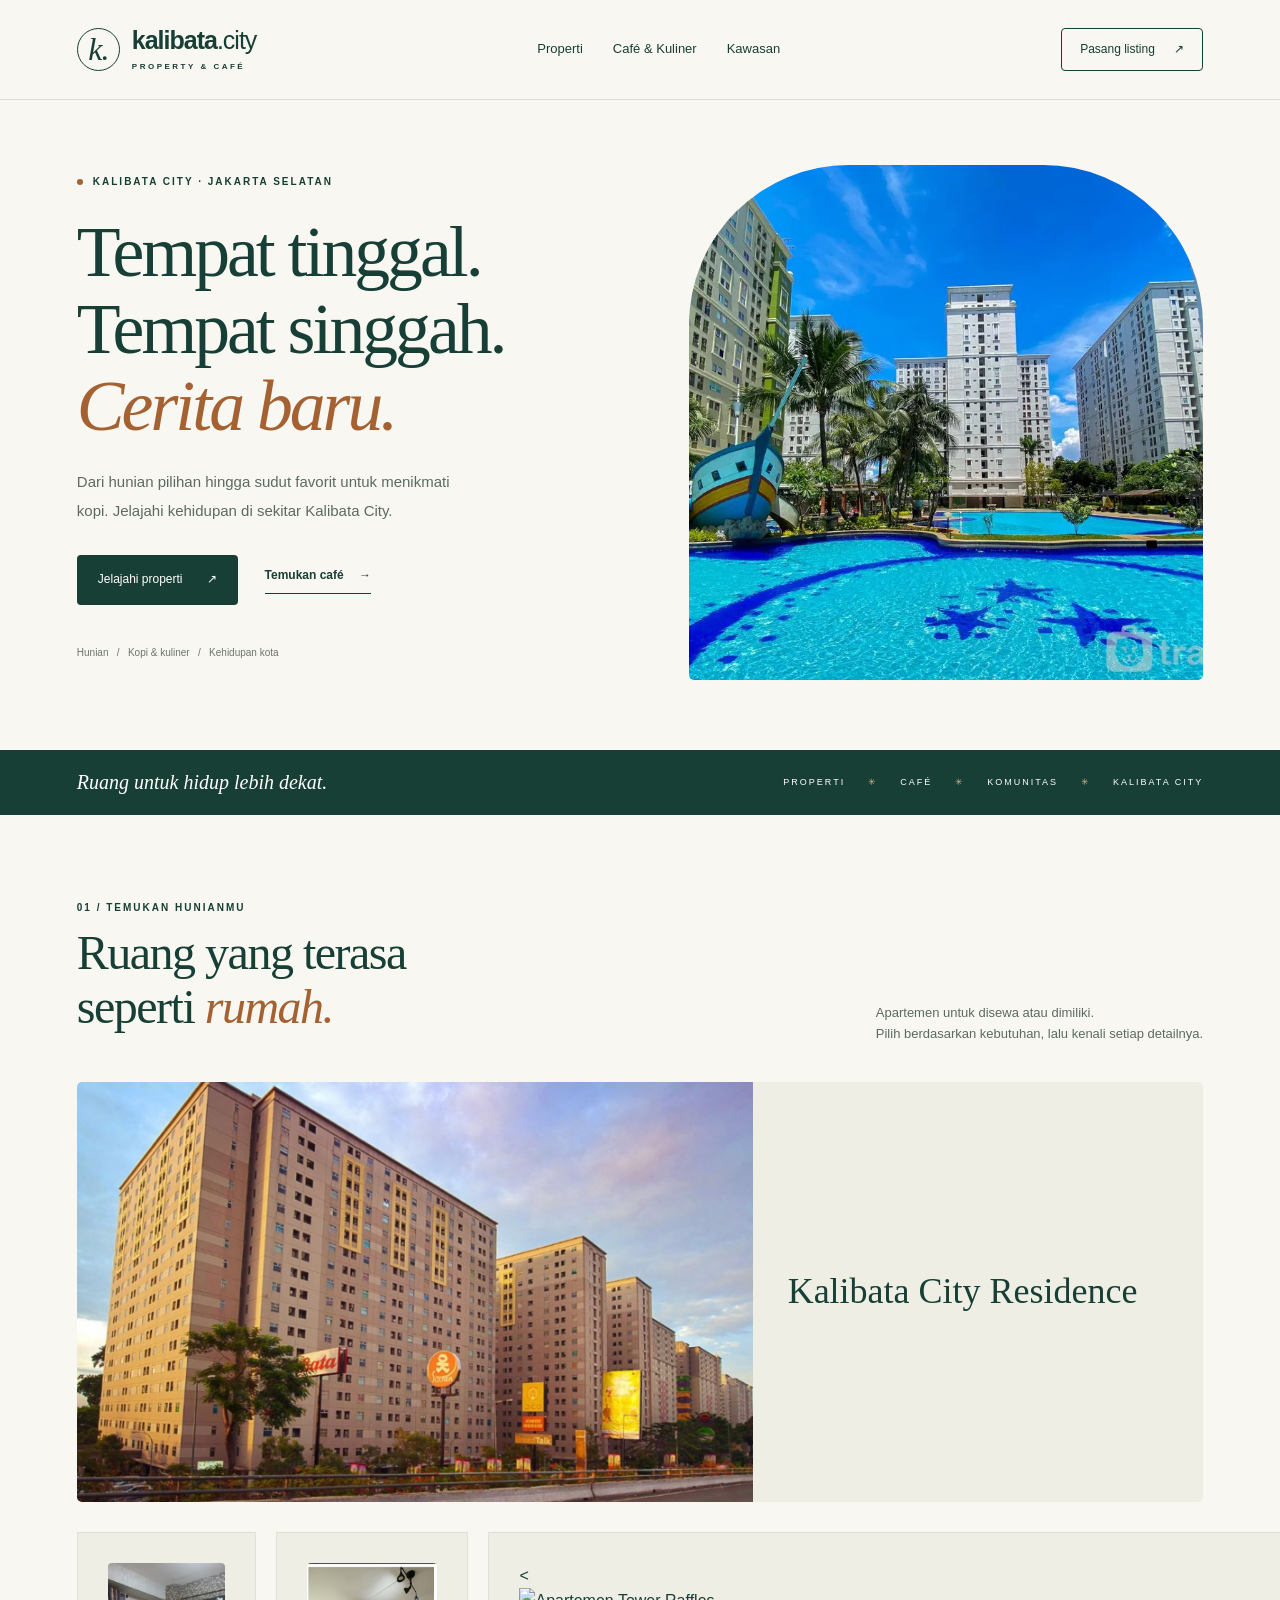
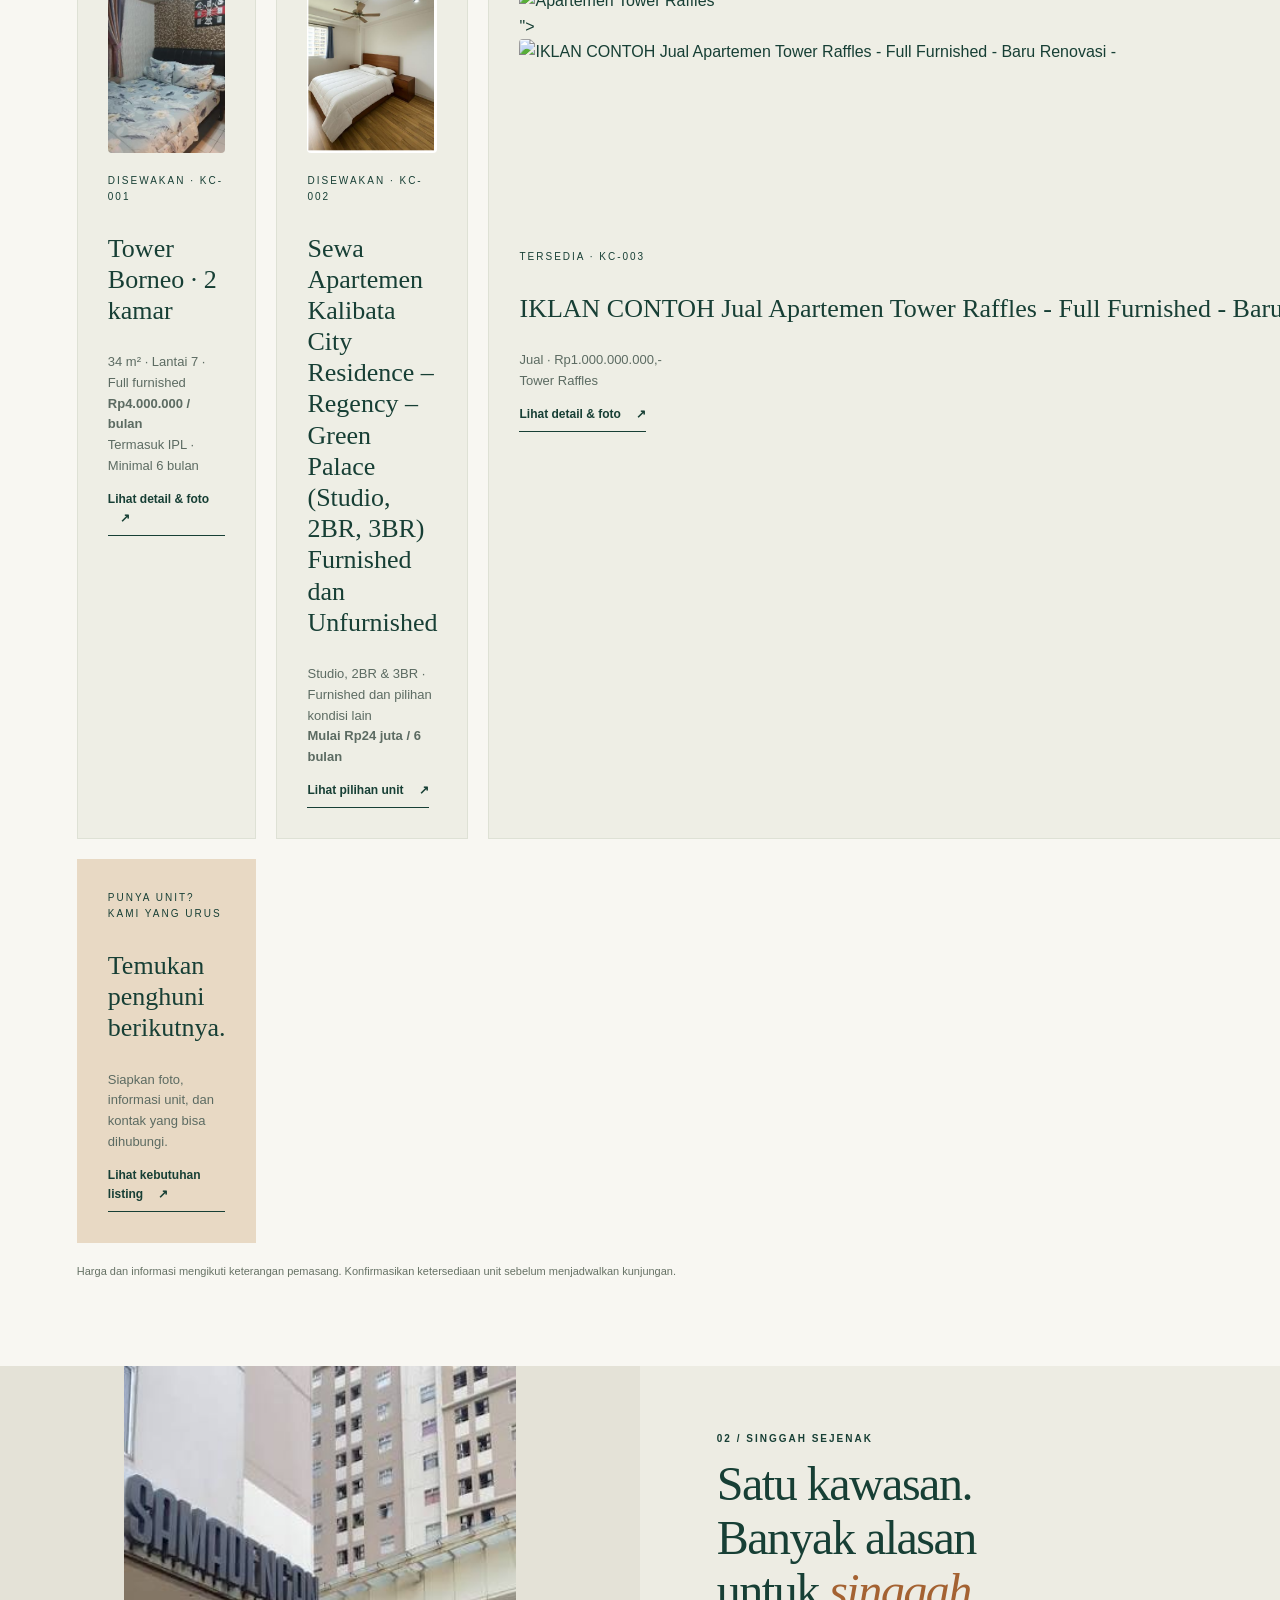
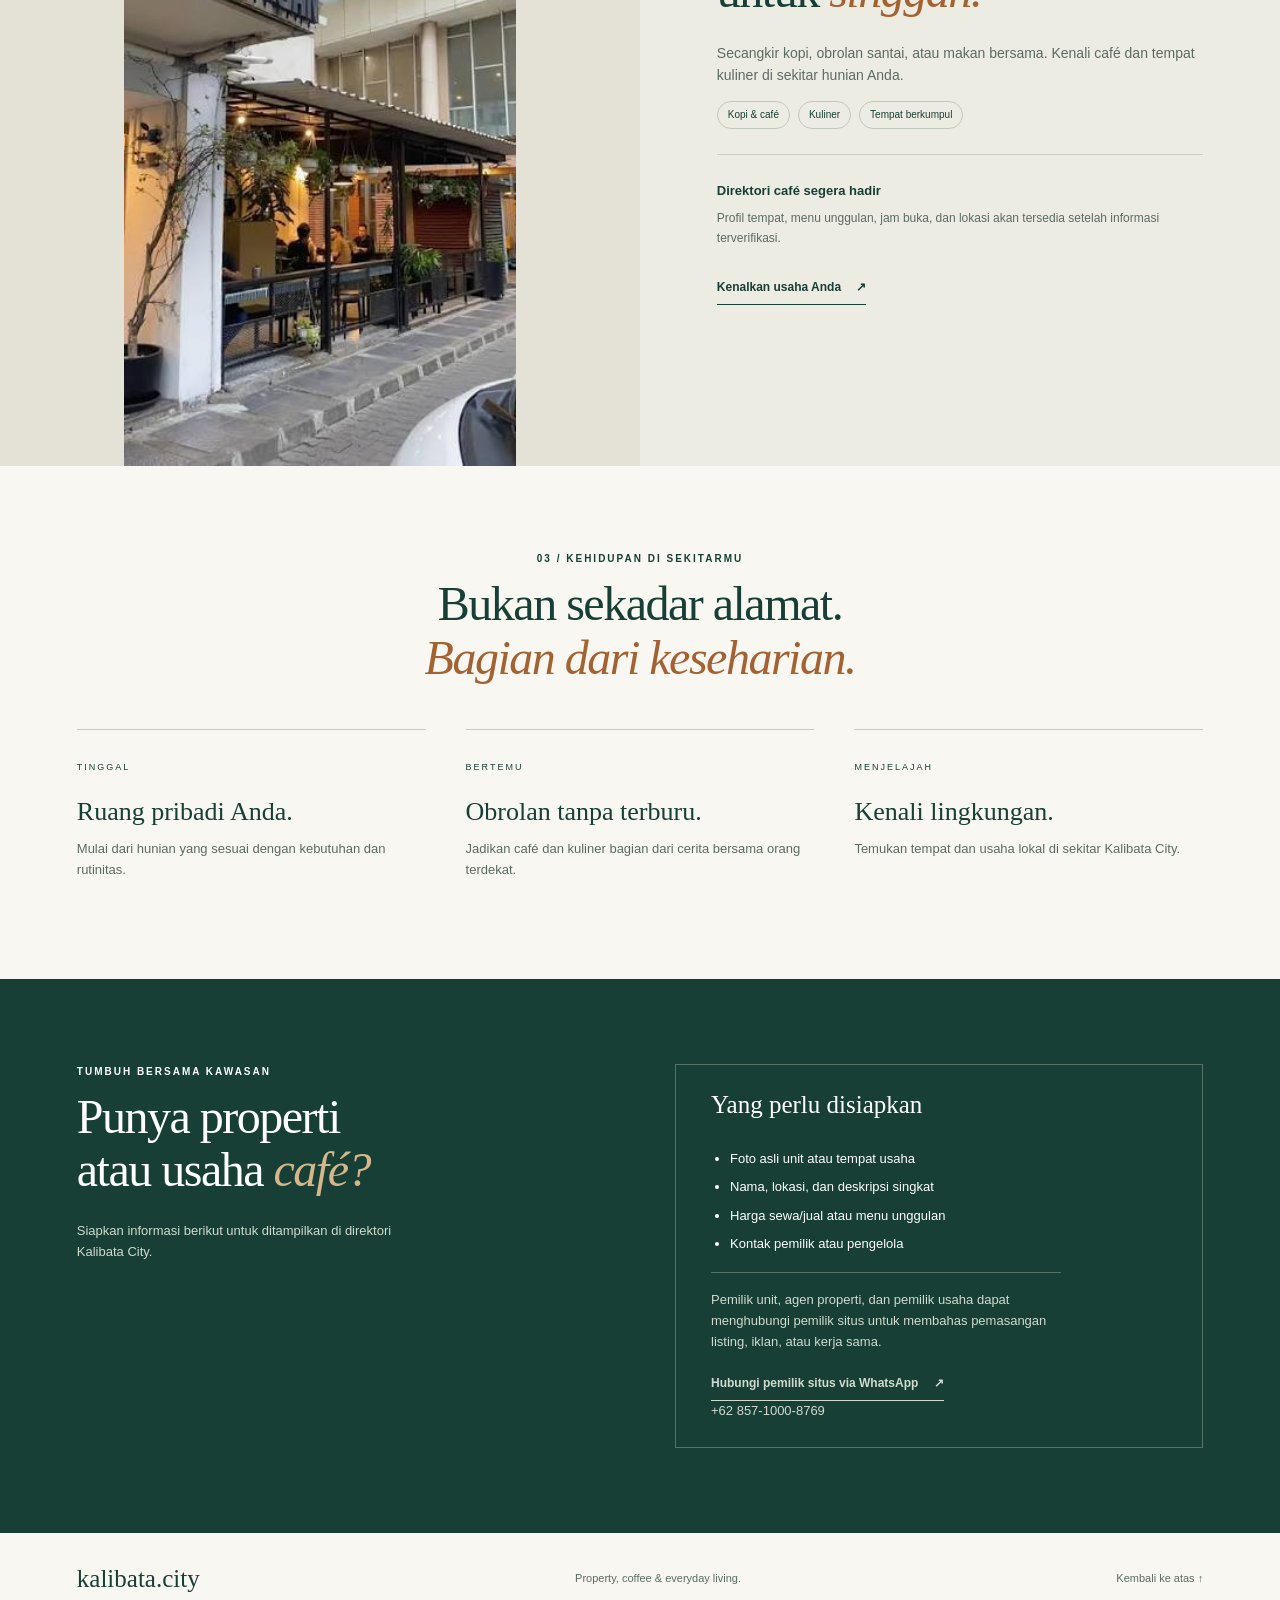
==== index.html @ 70bbfa14 "Update index.html" ====
<!doctype html>
<html lang="id">
<head>
<meta charset="utf-8"><meta name="viewport" content="width=device-width,initial-scale=1">
<title>Kalibata City — Property & Café</title>
<meta name="description" content="Jelajahi hunian, properti, café, dan kuliner di Kalibata City. Ruang untuk tinggal, bertemu, dan menikmati hari.">
<meta name="theme-color" content="#173f35"><link rel="canonical" href="https://kalibata.city/">
<meta property="og:title" content="Kalibata City — Property & Café"><meta property="og:description" content="Temukan ruang untuk tinggal. Temukan tempat untuk singgah."><meta property="og:type" content="website"><meta property="og:url" content="https://kalibata.city/">
<link rel="stylesheet" href="property-cafe.css">
</head>
<body>
<a class="skip" href="#utama">Langsung ke konten</a>
<header class="header"><a class="brand" href="#beranda" aria-label="Kalibata City beranda"><span class="brand-icon" aria-hidden="true">k.</span><span>kalibata<span class="brand-city">.city</span><small>PROPERTY & CAFÉ</small></span></a><nav aria-label="Navigasi utama"><a href="#properti">Properti</a><a href="#cafe">Café & Kuliner</a><a href="#kawasan">Kawasan</a></nav><a class="nav-cta" href="https://wa.me/6285710008769?text=Halo%20pemilik%20situs%20Kalibata.city%2C%20saya%20ingin%20berdiskusi%20tentang%20pemasangan%20listing%20atau%20iklan.%20Saya%20pemilik%20unit%20%2F%20agen%20%2F%20pemilik%20usaha." target="_blank" rel="noopener noreferrer">Pasang listing <span aria-hidden="true">↗</span></a></header>
<main id="utama">
<section class="hero" id="beranda"><div class="hero-copy"><p class="eyebrow"><span></span> KALIBATA CITY · JAKARTA SELATAN</p><h1>Tempat tinggal.<br>Tempat singgah.<br><em>Cerita baru.</em></h1><p class="intro">Dari hunian pilihan hingga sudut favorit untuk menikmati kopi. Jelajahi kehidupan di sekitar Kalibata City.</p><div class="actions"><a class="button" href="#properti">Jelajahi properti <span aria-hidden="true">↗</span></a><a class="text-link" href="#cafe">Temukan café <span aria-hidden="true">→</span></a></div><p class="hero-note">Hunian &nbsp; / &nbsp; Kopi & kuliner &nbsp; / &nbsp; Kehidupan kota</p></div><div class="hero-art hero-photo"><img src="img/green-palace-cover.webp" alt="Apartemen Green Palace Kalibata City dengan kolam renang dan taman" width="1080" height="720" fetchpriority="high" decoding="async"></div></section>
<div class="strip"><span>Ruang untuk hidup lebih dekat.</span><p>PROPERTI <i>✳</i> CAFÉ <i>✳</i> KOMUNITAS <i>✳</i> KALIBATA CITY</p></div>
<section class="section" id="properti"><div class="section-top"><div><p class="eyebrow">01 / TEMUKAN HUNIANMU</p><h2>Ruang yang terasa<br>seperti <em>rumah.</em></h2></div><p>Apartemen untuk disewa atau dimiliki.<br>Pilih berdasarkan kebutuhan, lalu kenali setiap detailnya.</p></div><figure class="property-photo"><img src="img/kalibata-city-residence.jpg" alt="Gedung apartemen dan lingkungan Kalibata City Residence" width="1500" height="1000" loading="lazy" decoding="async"><figcaption>Kalibata City Residence</figcaption></figure><div class="category-grid"><article class="category"><a href="properti/kc-001-borneo-2-kamar.html" style="display:block;width:100%"><img src="img/kc-001/foto-3.jpg" alt="Kamar tidur unit KC-001 Tower Borneo" width="284" height="600" loading="lazy" style="display:block;width:100%;height:190px;object-fit:cover;border-radius:4px;margin-bottom:20px"></a><span class="category-number">DISEWAKAN · KC-001</span><h3>Tower Borneo · 2 kamar</h3><p>34 m² · Lantai 7 · Full furnished<br><strong>Rp4.000.000 / bulan</strong><br>Termasuk IPL · Minimal 6 bulan</p><a class="text-link" href="properti/kc-001-borneo-2-kamar.html">Lihat detail & foto <span aria-hidden="true">↗</span></a></article><article class="category"><a href="properti/kc-002-green-palace-pilihan-unit.html" style="display:block;width:100%"><img src="properti/img/kc-002/foto1.png" alt="Green Palace Kalibata City" width="1200" height="800" loading="lazy" style="display:block;width:100%;height:190px;object-fit:cover;border-radius:4px;margin-bottom:20px"></a><span class="category-number">DISEWAKAN · KC-002</span><h3>Sewa Apartemen Kalibata City Residence – Regency – Green Palace (Studio, 2BR, 3BR) Furnished dan Unfurnished</h3><p>Studio, 2BR & 3BR · Furnished dan pilihan kondisi lain<br><strong>Mulai Rp24 juta / 6 bulan</strong></p><a class="text-link" href="properti/kc-002-green-palace-pilihan-unit.html">Lihat pilihan unit <span aria-hidden="true">↗</span></a></article><article class="category"><<img src="https://www.sewa-apartemen.net/images11/166668_4.jpg" alt="Apartemen Tower Raffles" width="1200" loading="lazy">"><img src="https://kalibata.city/properti/img/kc-002/foto6.png" alt="IKLAN CONTOH Jual Apartemen Tower Raffles - Full Furnished - Baru Renovasi -" width="1200" height="800" loading="lazy" style="display:block;width:100%;height:190px;object-fit:cover;border-radius:4px;margin-bottom:20px"></a><span class="category-number">TERSEDIA · KC-003</span><h3>IKLAN CONTOH Jual Apartemen Tower Raffles - Full Furnished - Baru Renovasi -</h3><p>Jual · Rp1.000.000.000,-<br>Tower Raffles</p><a class="text-link" href="properti/kc-003-raffles-iklan-contoh-jual-apartemen-tower-raffles-full-furnished-bar.html">Lihat detail &amp; foto <span aria-hidden="true">↗</span></a></article><article class="category feature"><span class="category-number">PUNYA UNIT? KAMI YANG URUS</span><h3>Temukan penghuni<br>berikutnya.</h3><p>Siapkan foto, informasi unit, dan kontak yang bisa dihubungi.</p><a class="text-link" href="#bergabung">Lihat kebutuhan listing <span aria-hidden="true">↗</span></a></article></div><p class="data-note">Harga dan informasi mengikuti keterangan pemasang. Konfirmasikan ketersediaan unit sebelum menjadwalkan kunjungan.</p></section>
<section class="cafe-section" id="cafe"><div class="cafe-visual cafe-photo"><img src="img/cafe-kalibata-city.jpg" alt="Suasana café dengan area duduk terbuka di Kalibata City" width="335" height="597" loading="lazy" decoding="async"></div><div class="cafe-copy"><p class="eyebrow">02 / SINGGAH SEJENAK</p><h2>Satu kawasan.<br>Banyak alasan<br>untuk <em>singgah.</em></h2><p>Secangkir kopi, obrolan santai, atau makan bersama. Kenali café dan tempat kuliner di sekitar hunian Anda.</p><div class="tags"><span>Kopi & café</span><span>Kuliner</span><span>Tempat berkumpul</span></div><div class="cafe-notice"><strong>Direktori café segera hadir</strong><p>Profil tempat, menu unggulan, jam buka, dan lokasi akan tersedia setelah informasi terverifikasi.</p></div><a class="text-link" href="https://wa.me/6285710008769?text=Halo%20pemilik%20situs%20Kalibata.city%2C%20saya%20ingin%20mengenalkan%20usaha%20cafe%20atau%20kuliner%20saya%20dan%20berdiskusi%20tentang%20pemasangan%20listing." target="_blank" rel="noopener noreferrer">Kenalkan usaha Anda <span aria-hidden="true">↗</span></a></div></section>
<section class="section neighborhood" id="kawasan"><p class="eyebrow">03 / KEHIDUPAN DI SEKITARMU</p><h2>Bukan sekadar alamat.<br><em>Bagian dari keseharian.</em></h2><div class="neighborhood-grid"><div><span>TINGGAL</span><h3>Ruang pribadi Anda.</h3><p>Mulai dari hunian yang sesuai dengan kebutuhan dan rutinitas.</p></div><div><span>BERTEMU</span><h3>Obrolan tanpa terburu.</h3><p>Jadikan café dan kuliner bagian dari cerita bersama orang terdekat.</p></div><div><span>MENJELAJAH</span><h3>Kenali lingkungan.</h3><p>Temukan tempat dan usaha lokal di sekitar Kalibata City.</p></div></div></section>
<section class="join section" id="bergabung"><div><p class="eyebrow">TUMBUH BERSAMA KAWASAN</p><h2>Punya properti<br>atau usaha <em>café?</em></h2><p>Siapkan informasi berikut untuk ditampilkan di direktori Kalibata City.</p></div><div class="join-details"><h3>Yang perlu disiapkan</h3><ul><li>Foto asli unit atau tempat usaha</li><li>Nama, lokasi, dan deskripsi singkat</li><li>Harga sewa/jual atau menu unggulan</li><li>Kontak pemilik atau pengelola</li></ul><p class="join-note">Pemilik unit, agen properti, dan pemilik usaha dapat menghubungi pemilik situs untuk membahas pemasangan listing, iklan, atau kerja sama.<br><br><a class="text-link" href="https://wa.me/6285710008769?text=Halo%20pemilik%20situs%20Kalibata.city%2C%20saya%20ingin%20berdiskusi%20tentang%20pemasangan%20listing%20atau%20iklan.%20Saya%20pemilik%20unit%20%2F%20agen%20%2F%20pemilik%20usaha." target="_blank" rel="noopener noreferrer">Hubungi pemilik situs via WhatsApp <span aria-hidden="true">↗</span></a><br>+62 857-1000-8769</p></div></section>
</main><footer><a class="footer-brand" href="#beranda">kalibata.city</a><span>Property, coffee & everyday living.</span><a href="#beranda">Kembali ke atas ↑</a></footer>
</body></html>
---- property-cafe.css ----
*{box-sizing:border-box}html{scroll-behavior:smooth;scroll-padding-top:110px}body{margin:0;background:#f8f7f2;color:#173f35;font-family:Arial,Helvetica,sans-serif;line-height:1.6}a{color:inherit;text-decoration:none}a:focus-visible{outline:3px solid #a46232;outline-offset:6px}.skip{position:fixed;top:-100px;background:white;padding:12px;z-index:20}.skip:focus{top:8px}.header{height:100px;display:flex;align-items:center;justify-content:space-between;padding:0 6%;border-bottom:1px solid #d9ded5;background:#f8f7f2;gap:24px}.brand{display:flex;gap:12px;align-items:center;font-size:25px;font-weight:700;line-height:1.1;letter-spacing:-1px}.brand-icon{display:grid;place-items:center;width:43px;height:43px;border:1px solid #173f35;border-radius:50%;font:italic 32px Georgia}.brand-city{font-weight:400}.brand small{display:block;letter-spacing:2.5px;font-size:8px;margin-top:8px}.header nav{display:flex;gap:30px;font-size:13px}.nav-cta{font-size:12px;border:1px solid #173f35;padding:11px 18px;border-radius:4px}.nav-cta span{margin-left:16px}.hero{padding:65px 6% 70px;display:grid;grid-template-columns:1.08fr 1fr;gap:5%;align-items:center;max-width:1600px;margin:auto}.eyebrow{font-size:10px;font-weight:700;letter-spacing:2px;display:flex;align-items:center;gap:10px}.eyebrow span{width:6px;height:6px;border-radius:50%;background:#a46232}h1,h2,h3,p{margin-top:0}h1{font:clamp(48px,5.6vw,86px)/1.07 Georgia,serif;letter-spacing:-3px;margin:24px 0}em{color:#a46232;font-weight:400}h2{font:48px/1.12 Georgia,serif;letter-spacing:-1.5px;margin-bottom:24px}h3{font:26px/1.2 Georgia,serif}.intro{max-width:400px;font-size:15px;color:#5c6b62;line-height:1.9}.actions{display:flex;align-items:center;gap:27px;margin:30px 0 40px}.button{display:inline-flex;gap:24px;align-items:center;background:#173f35;color:#fff;padding:15px 21px;border-radius:4px;font-size:12px}.button:hover{background:#285749}.text-link{font-size:12px;font-weight:bold;border-bottom:1px solid;padding-bottom:7px;display:inline-block}.text-link span{margin-left:12px}.hero-note{font-size:10px;color:#6b756b}.hero-art{height:515px;position:relative;background:#e7d7bc;border-radius:160px 160px 5px 5px;overflow:hidden}.sun{position:absolute;width:135px;height:135px;background:#bd784d;border-radius:50%;right:10%;top:55px}.tower{position:absolute;bottom:0;background-color:#c2b79f;background-image:repeating-linear-gradient(0deg,transparent 0 20px,#e1d7c5 20px 27px),repeating-linear-gradient(90deg,transparent 0 16px,#847e6b 16px 24px);box-shadow:15px 0 0 #9b9b86}.tower-one{height:270px;width:130px;left:23px}.tower-two{height:350px;width:120px;left:172px}.tower-three{height:230px;width:125px;right:-10px}.plant{position:absolute;bottom:-30px;border-radius:50%;background:#284b3d;width:155px;height:220px;transform:rotate(-25deg)}.plant-one{left:-80px}.plant-two{right:-70px;background:#46624a;transform:rotate(20deg)}.art-caption{position:absolute;top:45px;left:35px;font-size:8px;letter-spacing:2px;line-height:1.8}.coffee-card{position:absolute;bottom:35px;left:28px;right:28px;background:#fbf8ef;box-shadow:0 12px 25px #1a30251f;padding:20px;display:flex;align-items:center;gap:20px;border-radius:5px}.coffee-card span{font-size:7px;letter-spacing:1.8px;display:block}.coffee-card strong{display:block;font:25px Georgia;margin-top:5px}.cup{width:55px;height:55px;border:8px solid #e8d9bb;background:#603b27;border-radius:50%;box-shadow:0 0 0 5px #f0e6d1}.art-label{position:absolute;bottom:7px;right:20px;font-size:7px;letter-spacing:1px;color:#fff}.strip{background:#173f35;color:#fff;padding:21px 6%;display:flex;align-items:center;justify-content:space-between;gap:20px}.strip>span{font:italic 20px Georgia}.strip p{margin:0;font-size:9px;letter-spacing:2px}.strip i{color:#d1b58b;margin:0 18px;font-style:normal}.section{padding:85px 6%;max-width:1600px;margin:auto}.section-top{display:flex;justify-content:space-between;align-items:end;gap:30px}.section-top>p{font-size:13px;color:#5c6b62;max-width:340px}.category-grid{display:grid;grid-template-columns:repeat(3,1fr);gap:20px;margin-top:24px}.category{padding:30px;background:#eeeee5;border:1px solid #dee1d5;min-height:260px;display:flex;flex-direction:column;align-items:start}.category-number{font-size:10px;letter-spacing:2px;margin-bottom:28px}.category p{font-size:13px;color:#5c6b62}.category .status{font-size:10px;border:1px solid #b4bdb0;padding:5px 10px;border-radius:20px;margin-top:auto}.category.feature{background:#e8d9c4;border-color:#e8d9c4}.category.feature a{margin-top:auto}.data-note{font-size:11px;color:#667265;margin:20px 0 0}.cafe-section{display:grid;grid-template-columns:1fr 1fr;background:#edece3}.cafe-visual{min-height:560px;background:#a56843;position:relative;overflow:hidden;color:#fff3dd;padding:60px 12%}.cafe-word{font:75px/1.02 Georgia;letter-spacing:-3px;position:relative;z-index:1}.cafe-word em{color:#efd1a5}.coffee-ring{position:absolute;width:290px;height:290px;right:-70px;bottom:35px;border:35px solid #d8bc91;box-shadow:0 0 0 15px #ead8b6,0 25px 40px #44271440;border-radius:50%;background:radial-gradient(ellipse at 35% 40%,#d6a874 0 8%,#a07145 9% 17%,#51341f 19% 100%)}.visual-label{position:absolute;bottom:30px;font-size:9px;letter-spacing:3px}.cafe-copy{padding:65px 12%}.cafe-copy>p:not(.eyebrow){font-size:14px;color:#5c6b62}.tags{display:flex;gap:8px;flex-wrap:wrap}.tags span{font-size:10px;border:1px solid #c1c8b9;border-radius:20px;padding:5px 10px}.cafe-notice{border-top:1px solid #c9cec0;padding-top:22px;margin:25px 0}.cafe-notice strong{font-size:13px}.cafe-notice p{font-size:12px;color:#5c6b62;margin:7px 0 0}.neighborhood{text-align:center}.neighborhood>.eyebrow{justify-content:center}.neighborhood-grid{display:grid;grid-template-columns:repeat(3,1fr);gap:40px;margin-top:45px;text-align:left}.neighborhood-grid>div{border-top:1px solid #c5ccbe;padding-top:22px}.neighborhood-grid span{font-size:9px;letter-spacing:2px}.neighborhood-grid h3{margin:18px 0 12px}.neighborhood-grid p{font-size:13px;color:#5c6b62}.join{background:#173f35;color:#fff;display:grid;grid-template-columns:1fr 1fr;gap:70px;max-width:none}.join em{color:#d6b78a}.join>div>p:not(.eyebrow){font-size:13px;color:#d0dacf;max-width:350px}.join-details{padding:25px 35px;border:1px solid #547266}.join-details h3{font-size:25px}.join-details ul{padding-left:19px;font-size:13px;line-height:2.2}.join-note{font-size:11px;color:#ced9cc;border-top:1px solid #547266;padding-top:17px;margin-bottom:0}footer{padding:32px 6%;display:flex;justify-content:space-between;align-items:center;gap:20px;font-size:11px;color:#5c6b62}.footer-brand{font:25px Georgia;color:#173f35}@media(min-width:1500px){.hero-art{height:610px}}@media(max-width:850px){.header{padding:18px 5%;height:auto;flex-wrap:wrap;gap:18px}.header nav{order:3;width:100%;justify-content:center;border-top:1px solid #dee1d5;padding-top:14px}.hero{padding:40px 5%;gap:30px}.hero-art{height:430px}.coffee-card{padding:15px;gap:12px;left:15px;right:15px}.coffee-card strong{font-size:19px}.coffee-card span{font-size:6px}.cup{flex-shrink:0;width:40px;height:40px;border-width:6px}.actions{gap:18px;flex-wrap:wrap}.strip{align-items:start;flex-direction:column;padding:22px 5%}.section{padding:60px 5%}.section-top{align-items:start;flex-direction:column;gap:0}.category{padding:23px}.category-grid{gap:12px}.cafe-copy{padding:45px 8%}.cafe-word{font-size:62px}.cafe-visual{min-height:530px;padding:45px 10%}.join{gap:30px}h2{font-size:39px}}@media(max-width:600px){.brand{font-size:22px}.nav-cta{font-size:10px;padding:9px 12px}.nav-cta span{margin-left:6px}.header nav{gap:25px;font-size:12px}.hero{grid-template-columns:1fr;padding-top:30px}.hero h1{font-size:59px}.hero-art{height:390px;border-radius:120px 120px 5px 5px}.hero-note{margin-bottom:0}.hero-copy .eyebrow{font-size:8px}.actions{margin-bottom:25px}.strip p{font-size:7px;letter-spacing:1px}.strip i{margin:0 8px}.category-grid,.neighborhood-grid,.join{grid-template-columns:1fr}.category{min-height:220px}.category-number{margin-bottom:20px}.cafe-section{grid-template-columns:1fr}.cafe-visual{min-height:340px;padding:35px 8%}.cafe-word{font-size:66px}.coffee-ring{width:220px;height:220px;right:0;bottom:25px}.cafe-copy{padding:40px 6%}.neighborhood-grid{gap:25px}.join{gap:25px}.join-details{padding:25px}.section{padding-top:50px;padding-bottom:50px}footer{flex-direction:column;align-items:start;gap:10px}.hero-art .tower-two{height:290px}.hero-art .tower-one{height:220px}.hero-art .tower-three{height:200px}}@media(prefers-reduced-motion:reduce){html{scroll-behavior:auto}}
/* Cover utama Green Palace */
.hero-photo img{display:block;width:100%;height:100%;object-fit:cover;object-position:center;}

/* Foto kawasan properti */
.property-photo{margin:24px 0 30px;background:#eeeee5;border-radius:5px;overflow:hidden;display:grid;grid-template-columns:minmax(0,1.5fr) minmax(0,1fr);align-items:center}.property-photo img{display:block;width:100%;height:420px;object-fit:cover;object-position:center}.property-photo figcaption{padding:35px;font:36px/1.2 Georgia,serif;color:#173f35}@media(max-width:600px){.property-photo{grid-template-columns:1fr}.property-photo img{height:auto;max-height:480px;object-fit:cover}.property-photo figcaption{padding:22px;font-size:28px}}

/* Foto cafe asli */
.cafe-photo{padding:0;min-height:0;display:flex;align-items:center;justify-content:center;background:#e4e2d7}.cafe-photo img{display:block;width:100%;height:100%;max-height:700px;object-fit:contain}@media(max-width:600px){.cafe-photo img{height:auto;max-height:520px}}
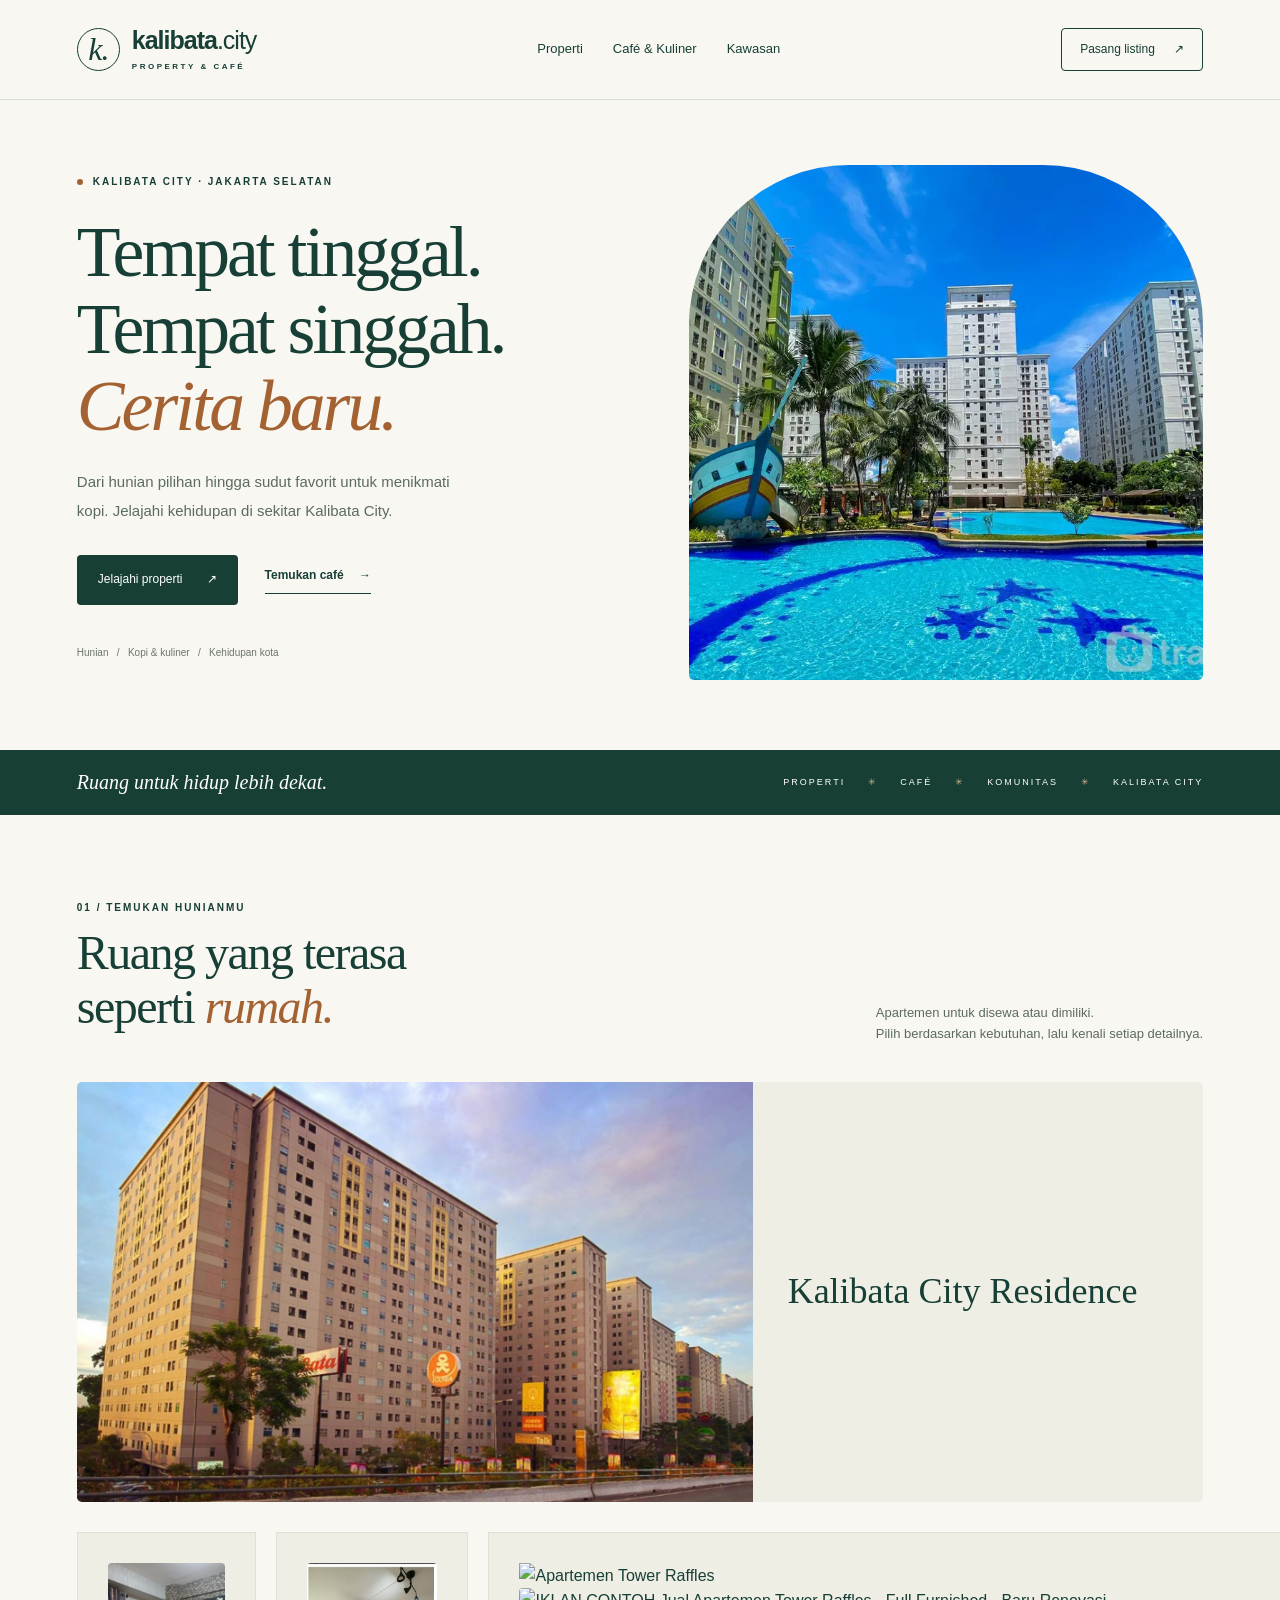
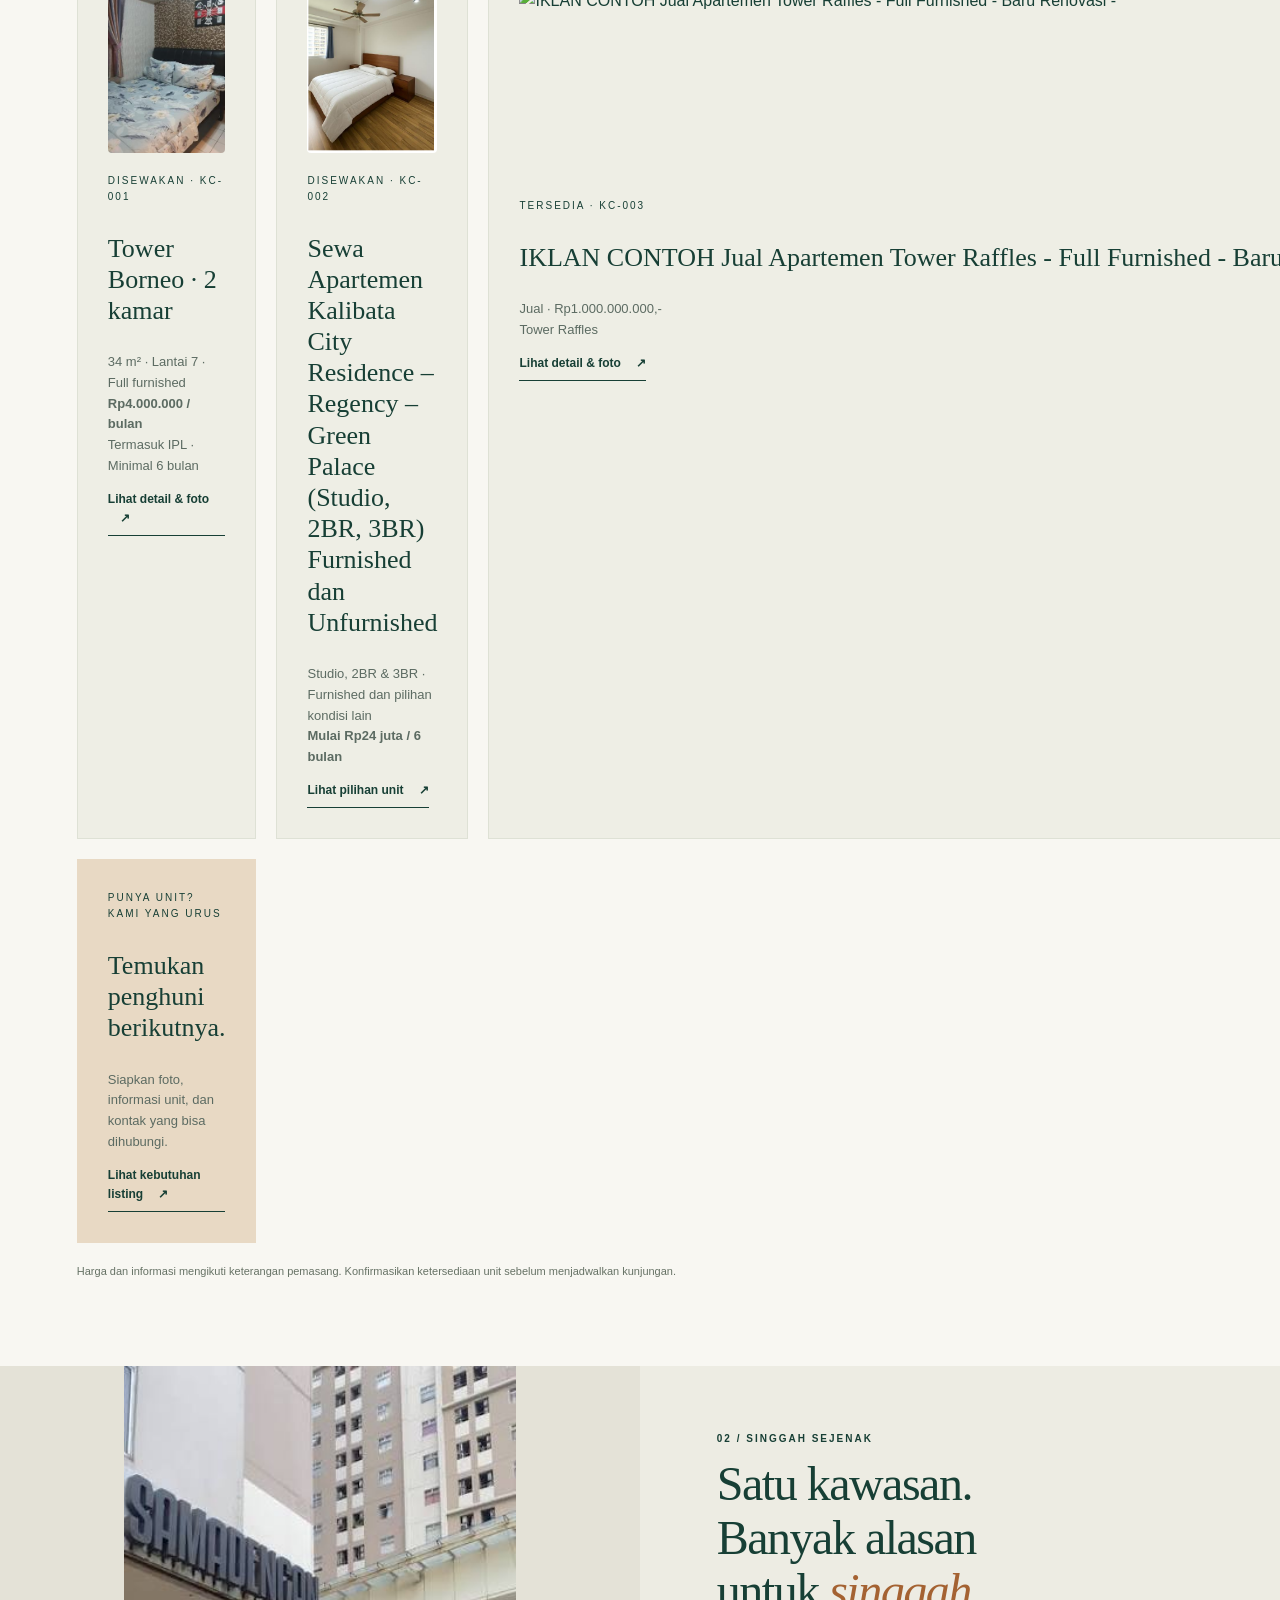
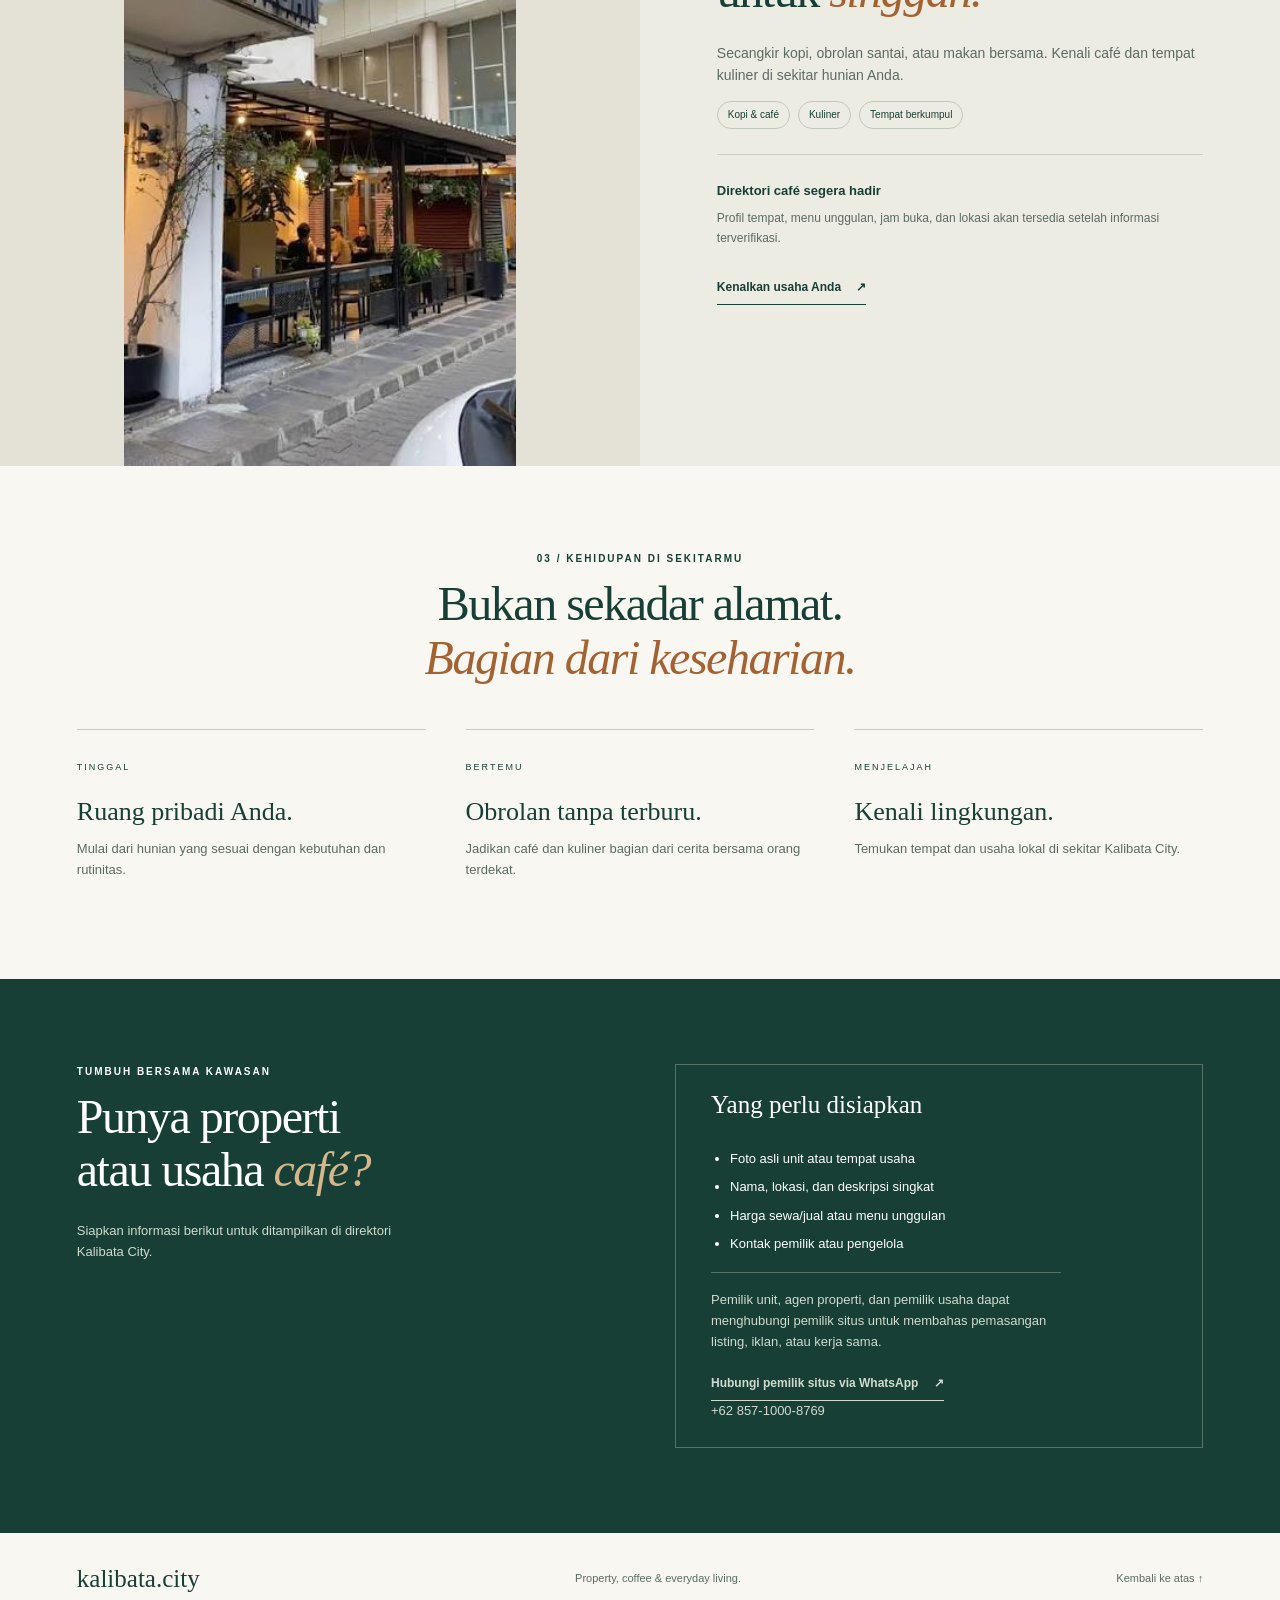
==== commit c1b9dfac: "Update index.html" ====
--- a/index.html
+++ b/index.html
@@ -14,7 +14,7 @@
 <main id="utama">
 <section class="hero" id="beranda"><div class="hero-copy"><p class="eyebrow"><span></span> KALIBATA CITY · JAKARTA SELATAN</p><h1>Tempat tinggal.<br>Tempat singgah.<br><em>Cerita baru.</em></h1><p class="intro">Dari hunian pilihan hingga sudut favorit untuk menikmati kopi. Jelajahi kehidupan di sekitar Kalibata City.</p><div class="actions"><a class="button" href="#properti">Jelajahi properti <span aria-hidden="true">↗</span></a><a class="text-link" href="#cafe">Temukan café <span aria-hidden="true">→</span></a></div><p class="hero-note">Hunian &nbsp; / &nbsp; Kopi & kuliner &nbsp; / &nbsp; Kehidupan kota</p></div><div class="hero-art hero-photo"><img src="img/green-palace-cover.webp" alt="Apartemen Green Palace Kalibata City dengan kolam renang dan taman" width="1080" height="720" fetchpriority="high" decoding="async"></div></section>
 <div class="strip"><span>Ruang untuk hidup lebih dekat.</span><p>PROPERTI <i>✳</i> CAFÉ <i>✳</i> KOMUNITAS <i>✳</i> KALIBATA CITY</p></div>
-<section class="section" id="properti"><div class="section-top"><div><p class="eyebrow">01 / TEMUKAN HUNIANMU</p><h2>Ruang yang terasa<br>seperti <em>rumah.</em></h2></div><p>Apartemen untuk disewa atau dimiliki.<br>Pilih berdasarkan kebutuhan, lalu kenali setiap detailnya.</p></div><figure class="property-photo"><img src="img/kalibata-city-residence.jpg" alt="Gedung apartemen dan lingkungan Kalibata City Residence" width="1500" height="1000" loading="lazy" decoding="async"><figcaption>Kalibata City Residence</figcaption></figure><div class="category-grid"><article class="category"><a href="properti/kc-001-borneo-2-kamar.html" style="display:block;width:100%"><img src="img/kc-001/foto-3.jpg" alt="Kamar tidur unit KC-001 Tower Borneo" width="284" height="600" loading="lazy" style="display:block;width:100%;height:190px;object-fit:cover;border-radius:4px;margin-bottom:20px"></a><span class="category-number">DISEWAKAN · KC-001</span><h3>Tower Borneo · 2 kamar</h3><p>34 m² · Lantai 7 · Full furnished<br><strong>Rp4.000.000 / bulan</strong><br>Termasuk IPL · Minimal 6 bulan</p><a class="text-link" href="properti/kc-001-borneo-2-kamar.html">Lihat detail & foto <span aria-hidden="true">↗</span></a></article><article class="category"><a href="properti/kc-002-green-palace-pilihan-unit.html" style="display:block;width:100%"><img src="properti/img/kc-002/foto1.png" alt="Green Palace Kalibata City" width="1200" height="800" loading="lazy" style="display:block;width:100%;height:190px;object-fit:cover;border-radius:4px;margin-bottom:20px"></a><span class="category-number">DISEWAKAN · KC-002</span><h3>Sewa Apartemen Kalibata City Residence – Regency – Green Palace (Studio, 2BR, 3BR) Furnished dan Unfurnished</h3><p>Studio, 2BR & 3BR · Furnished dan pilihan kondisi lain<br><strong>Mulai Rp24 juta / 6 bulan</strong></p><a class="text-link" href="properti/kc-002-green-palace-pilihan-unit.html">Lihat pilihan unit <span aria-hidden="true">↗</span></a></article><article class="category"><<img src="https://www.sewa-apartemen.net/images11/166668_4.jpg" alt="Apartemen Tower Raffles" width="1200" loading="lazy">"><img src="https://kalibata.city/properti/img/kc-002/foto6.png" alt="IKLAN CONTOH Jual Apartemen Tower Raffles - Full Furnished - Baru Renovasi -" width="1200" height="800" loading="lazy" style="display:block;width:100%;height:190px;object-fit:cover;border-radius:4px;margin-bottom:20px"></a><span class="category-number">TERSEDIA · KC-003</span><h3>IKLAN CONTOH Jual Apartemen Tower Raffles - Full Furnished - Baru Renovasi -</h3><p>Jual · Rp1.000.000.000,-<br>Tower Raffles</p><a class="text-link" href="properti/kc-003-raffles-iklan-contoh-jual-apartemen-tower-raffles-full-furnished-bar.html">Lihat detail &amp; foto <span aria-hidden="true">↗</span></a></article><article class="category feature"><span class="category-number">PUNYA UNIT? KAMI YANG URUS</span><h3>Temukan penghuni<br>berikutnya.</h3><p>Siapkan foto, informasi unit, dan kontak yang bisa dihubungi.</p><a class="text-link" href="#bergabung">Lihat kebutuhan listing <span aria-hidden="true">↗</span></a></article></div><p class="data-note">Harga dan informasi mengikuti keterangan pemasang. Konfirmasikan ketersediaan unit sebelum menjadwalkan kunjungan.</p></section>
+<section class="section" id="properti"><div class="section-top"><div><p class="eyebrow">01 / TEMUKAN HUNIANMU</p><h2>Ruang yang terasa<br>seperti <em>rumah.</em></h2></div><p>Apartemen untuk disewa atau dimiliki.<br>Pilih berdasarkan kebutuhan, lalu kenali setiap detailnya.</p></div><figure class="property-photo"><img src="img/kalibata-city-residence.jpg" alt="Gedung apartemen dan lingkungan Kalibata City Residence" width="1500" height="1000" loading="lazy" decoding="async"><figcaption>Kalibata City Residence</figcaption></figure><div class="category-grid"><article class="category"><a href="properti/kc-001-borneo-2-kamar.html" style="display:block;width:100%"><img src="img/kc-001/foto-3.jpg" alt="Kamar tidur unit KC-001 Tower Borneo" width="284" height="600" loading="lazy" style="display:block;width:100%;height:190px;object-fit:cover;border-radius:4px;margin-bottom:20px"></a><span class="category-number">DISEWAKAN · KC-001</span><h3>Tower Borneo · 2 kamar</h3><p>34 m² · Lantai 7 · Full furnished<br><strong>Rp4.000.000 / bulan</strong><br>Termasuk IPL · Minimal 6 bulan</p><a class="text-link" href="properti/kc-001-borneo-2-kamar.html">Lihat detail & foto <span aria-hidden="true">↗</span></a></article><article class="category"><a href="properti/kc-002-green-palace-pilihan-unit.html" style="display:block;width:100%"><img src="properti/img/kc-002/foto1.png" alt="Green Palace Kalibata City" width="1200" height="800" loading="lazy" style="display:block;width:100%;height:190px;object-fit:cover;border-radius:4px;margin-bottom:20px"></a><span class="category-number">DISEWAKAN · KC-002</span><h3>Sewa Apartemen Kalibata City Residence – Regency – Green Palace (Studio, 2BR, 3BR) Furnished dan Unfurnished</h3><p>Studio, 2BR & 3BR · Furnished dan pilihan kondisi lain<br><strong>Mulai Rp24 juta / 6 bulan</strong></p><a class="text-link" href="properti/kc-002-green-palace-pilihan-unit.html">Lihat pilihan unit <span aria-hidden="true">↗</span></a></article><article class="category"><img src="https://www.sewa-apartemen.net/images11/166668_4.jpg" alt="Apartemen Tower Raffles" width="1200" loading="lazy"><img src="https://kalibata.city/properti/img/kc-002/foto6.png" alt="IKLAN CONTOH Jual Apartemen Tower Raffles - Full Furnished - Baru Renovasi -" width="1200" height="800" loading="lazy" style="display:block;width:100%;height:190px;object-fit:cover;border-radius:4px;margin-bottom:20px"></a><span class="category-number">TERSEDIA · KC-003</span><h3>IKLAN CONTOH Jual Apartemen Tower Raffles - Full Furnished - Baru Renovasi -</h3><p>Jual · Rp1.000.000.000,-<br>Tower Raffles</p><a class="text-link" href="properti/kc-003-raffles-iklan-contoh-jual-apartemen-tower-raffles-full-furnished-bar.html">Lihat detail &amp; foto <span aria-hidden="true">↗</span></a></article><article class="category feature"><span class="category-number">PUNYA UNIT? KAMI YANG URUS</span><h3>Temukan penghuni<br>berikutnya.</h3><p>Siapkan foto, informasi unit, dan kontak yang bisa dihubungi.</p><a class="text-link" href="#bergabung">Lihat kebutuhan listing <span aria-hidden="true">↗</span></a></article></div><p class="data-note">Harga dan informasi mengikuti keterangan pemasang. Konfirmasikan ketersediaan unit sebelum menjadwalkan kunjungan.</p></section>
 <section class="cafe-section" id="cafe"><div class="cafe-visual cafe-photo"><img src="img/cafe-kalibata-city.jpg" alt="Suasana café dengan area duduk terbuka di Kalibata City" width="335" height="597" loading="lazy" decoding="async"></div><div class="cafe-copy"><p class="eyebrow">02 / SINGGAH SEJENAK</p><h2>Satu kawasan.<br>Banyak alasan<br>untuk <em>singgah.</em></h2><p>Secangkir kopi, obrolan santai, atau makan bersama. Kenali café dan tempat kuliner di sekitar hunian Anda.</p><div class="tags"><span>Kopi & café</span><span>Kuliner</span><span>Tempat berkumpul</span></div><div class="cafe-notice"><strong>Direktori café segera hadir</strong><p>Profil tempat, menu unggulan, jam buka, dan lokasi akan tersedia setelah informasi terverifikasi.</p></div><a class="text-link" href="https://wa.me/6285710008769?text=Halo%20pemilik%20situs%20Kalibata.city%2C%20saya%20ingin%20mengenalkan%20usaha%20cafe%20atau%20kuliner%20saya%20dan%20berdiskusi%20tentang%20pemasangan%20listing." target="_blank" rel="noopener noreferrer">Kenalkan usaha Anda <span aria-hidden="true">↗</span></a></div></section>
 <section class="section neighborhood" id="kawasan"><p class="eyebrow">03 / KEHIDUPAN DI SEKITARMU</p><h2>Bukan sekadar alamat.<br><em>Bagian dari keseharian.</em></h2><div class="neighborhood-grid"><div><span>TINGGAL</span><h3>Ruang pribadi Anda.</h3><p>Mulai dari hunian yang sesuai dengan kebutuhan dan rutinitas.</p></div><div><span>BERTEMU</span><h3>Obrolan tanpa terburu.</h3><p>Jadikan café dan kuliner bagian dari cerita bersama orang terdekat.</p></div><div><span>MENJELAJAH</span><h3>Kenali lingkungan.</h3><p>Temukan tempat dan usaha lokal di sekitar Kalibata City.</p></div></div></section>
 <section class="join section" id="bergabung"><div><p class="eyebrow">TUMBUH BERSAMA KAWASAN</p><h2>Punya properti<br>atau usaha <em>café?</em></h2><p>Siapkan informasi berikut untuk ditampilkan di direktori Kalibata City.</p></div><div class="join-details"><h3>Yang perlu disiapkan</h3><ul><li>Foto asli unit atau tempat usaha</li><li>Nama, lokasi, dan deskripsi singkat</li><li>Harga sewa/jual atau menu unggulan</li><li>Kontak pemilik atau pengelola</li></ul><p class="join-note">Pemilik unit, agen properti, dan pemilik usaha dapat menghubungi pemilik situs untuk membahas pemasangan listing, iklan, atau kerja sama.<br><br><a class="text-link" href="https://wa.me/6285710008769?text=Halo%20pemilik%20situs%20Kalibata.city%2C%20saya%20ingin%20berdiskusi%20tentang%20pemasangan%20listing%20atau%20iklan.%20Saya%20pemilik%20unit%20%2F%20agen%20%2F%20pemilik%20usaha." target="_blank" rel="noopener noreferrer">Hubungi pemilik situs via WhatsApp <span aria-hidden="true">↗</span></a><br>+62 857-1000-8769</p></div></section>
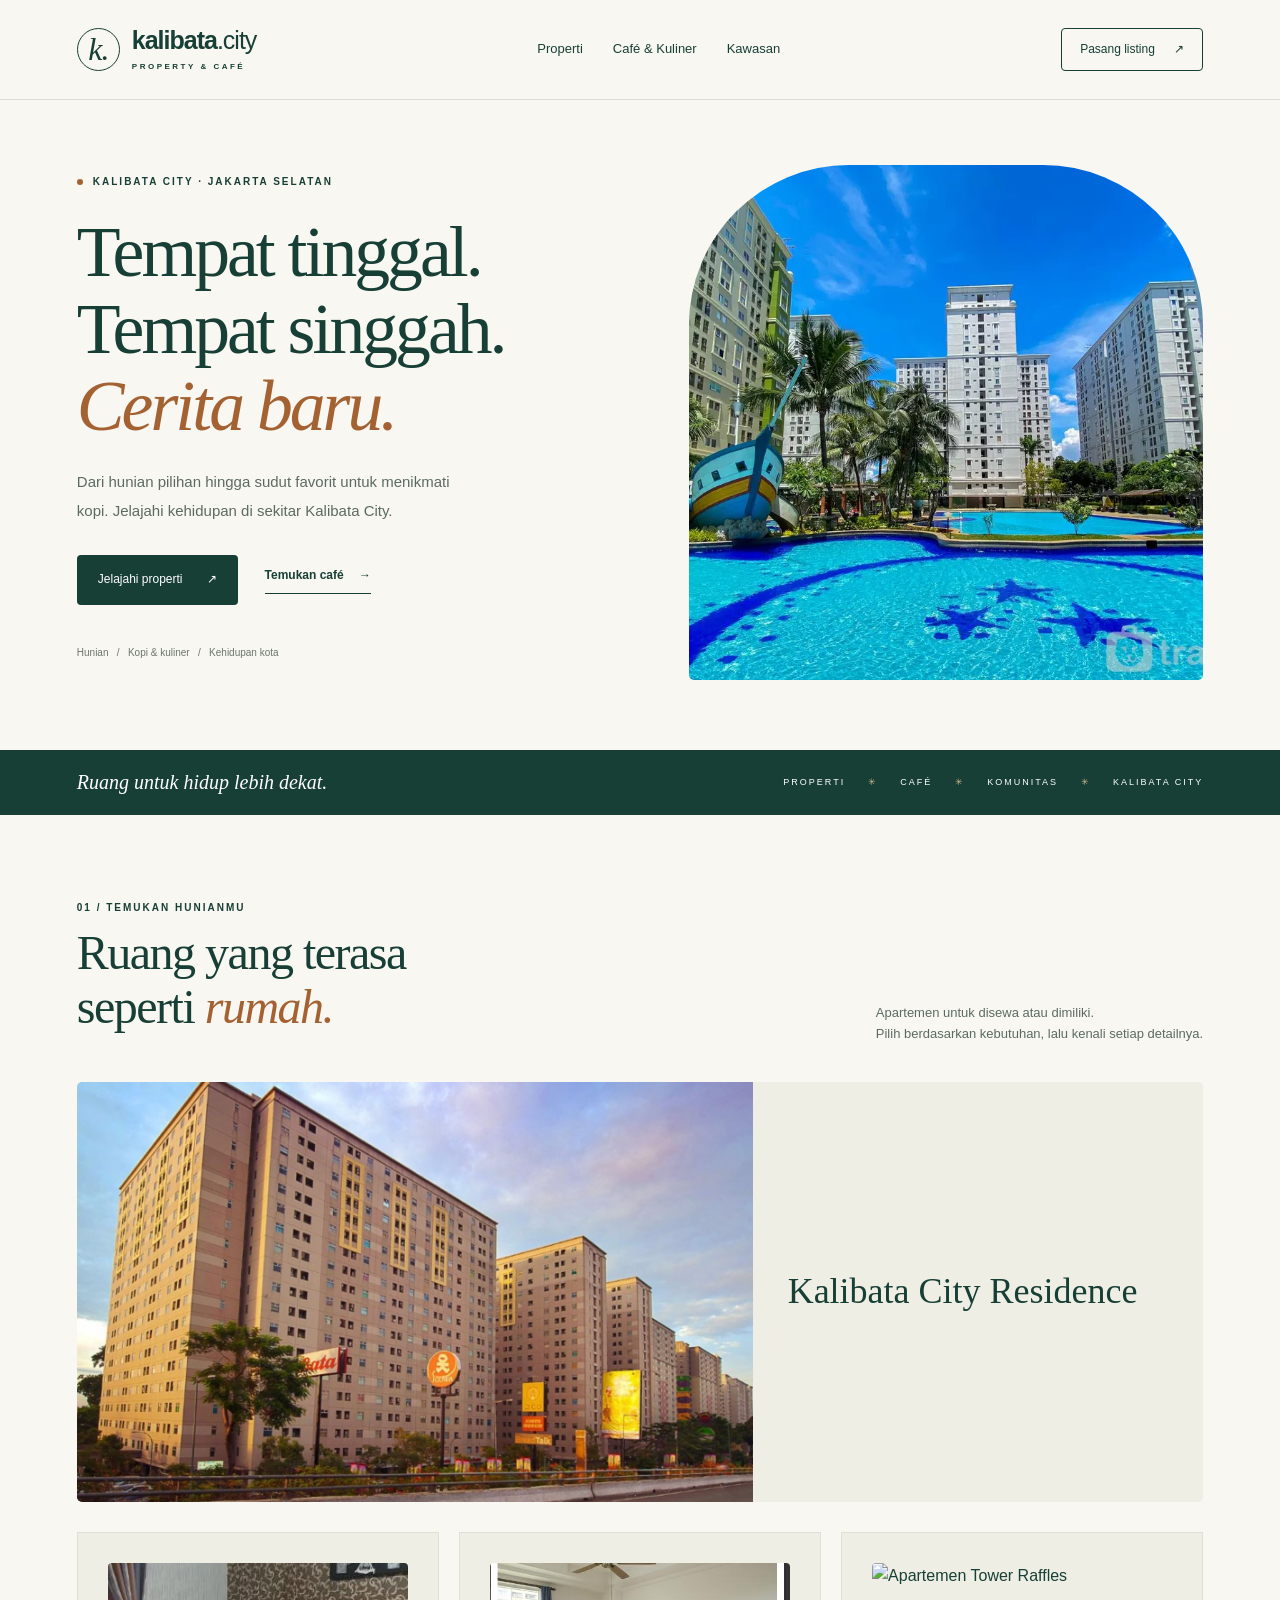
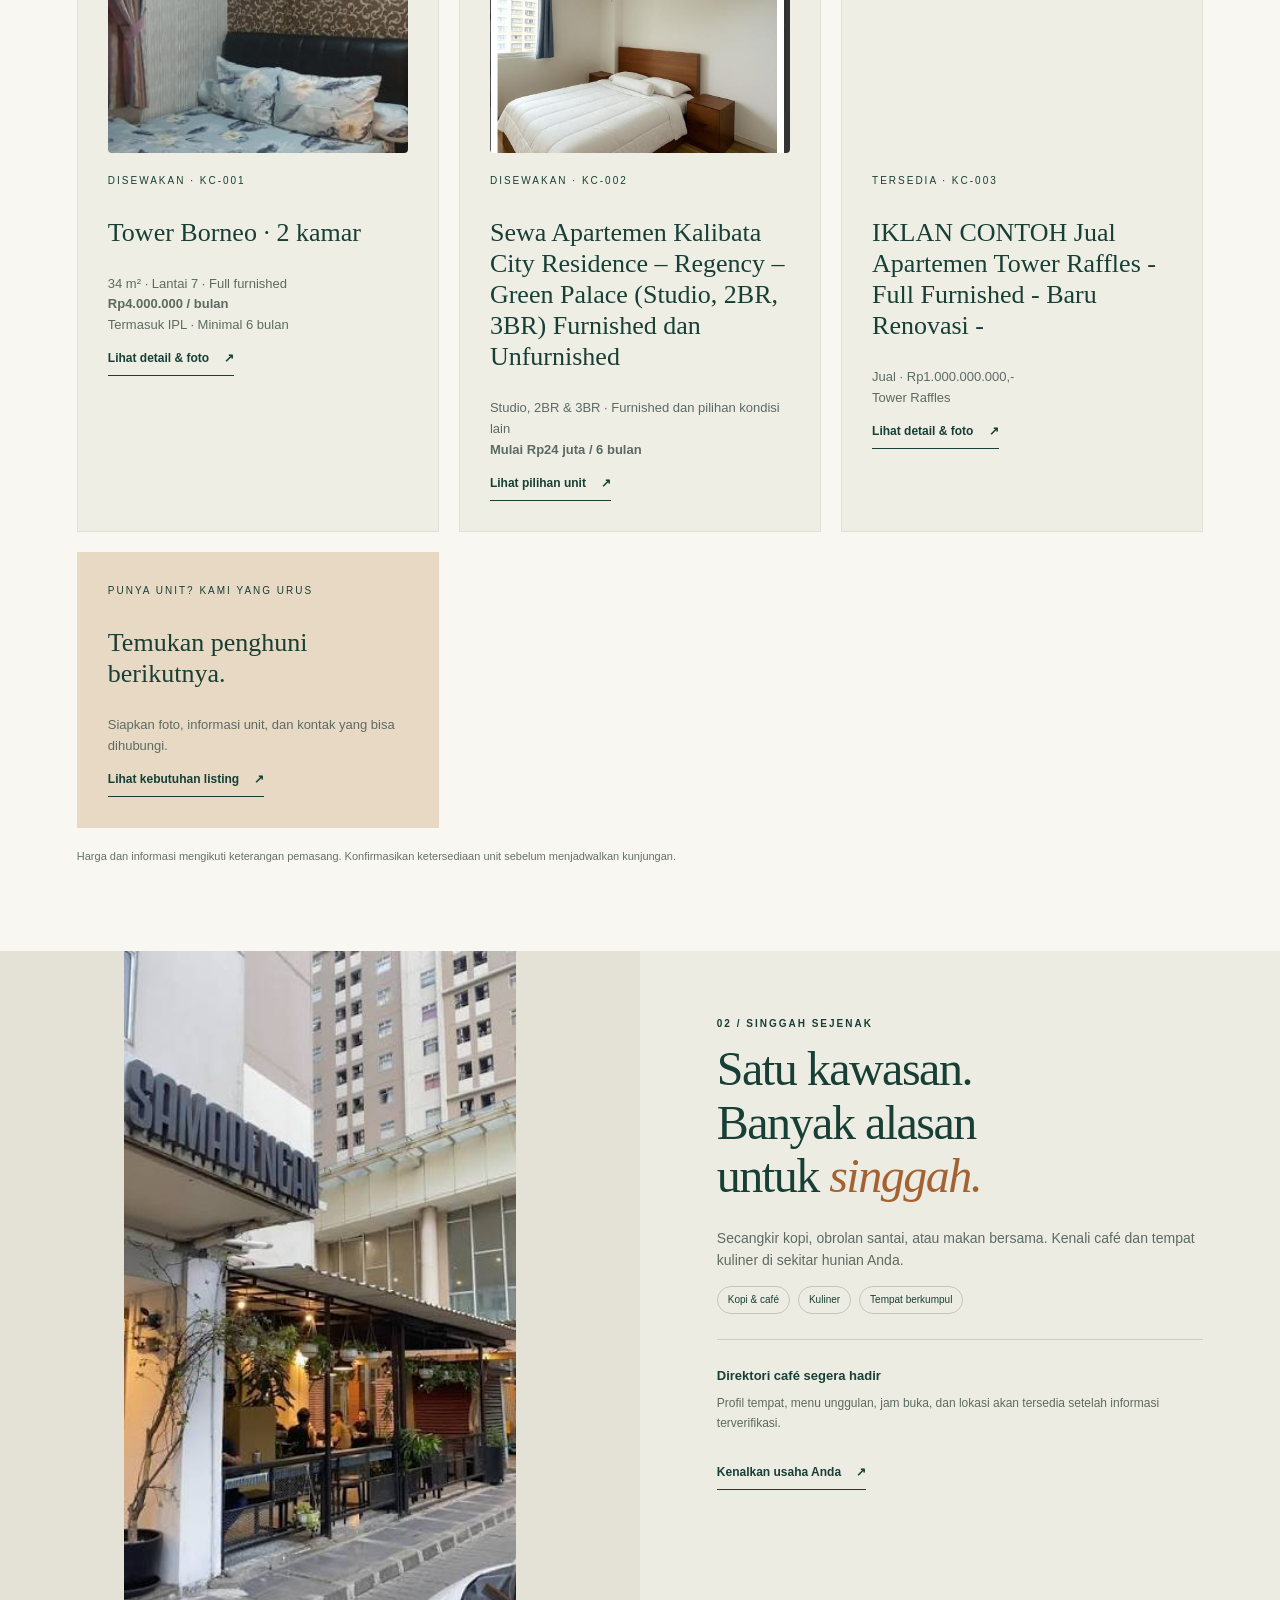
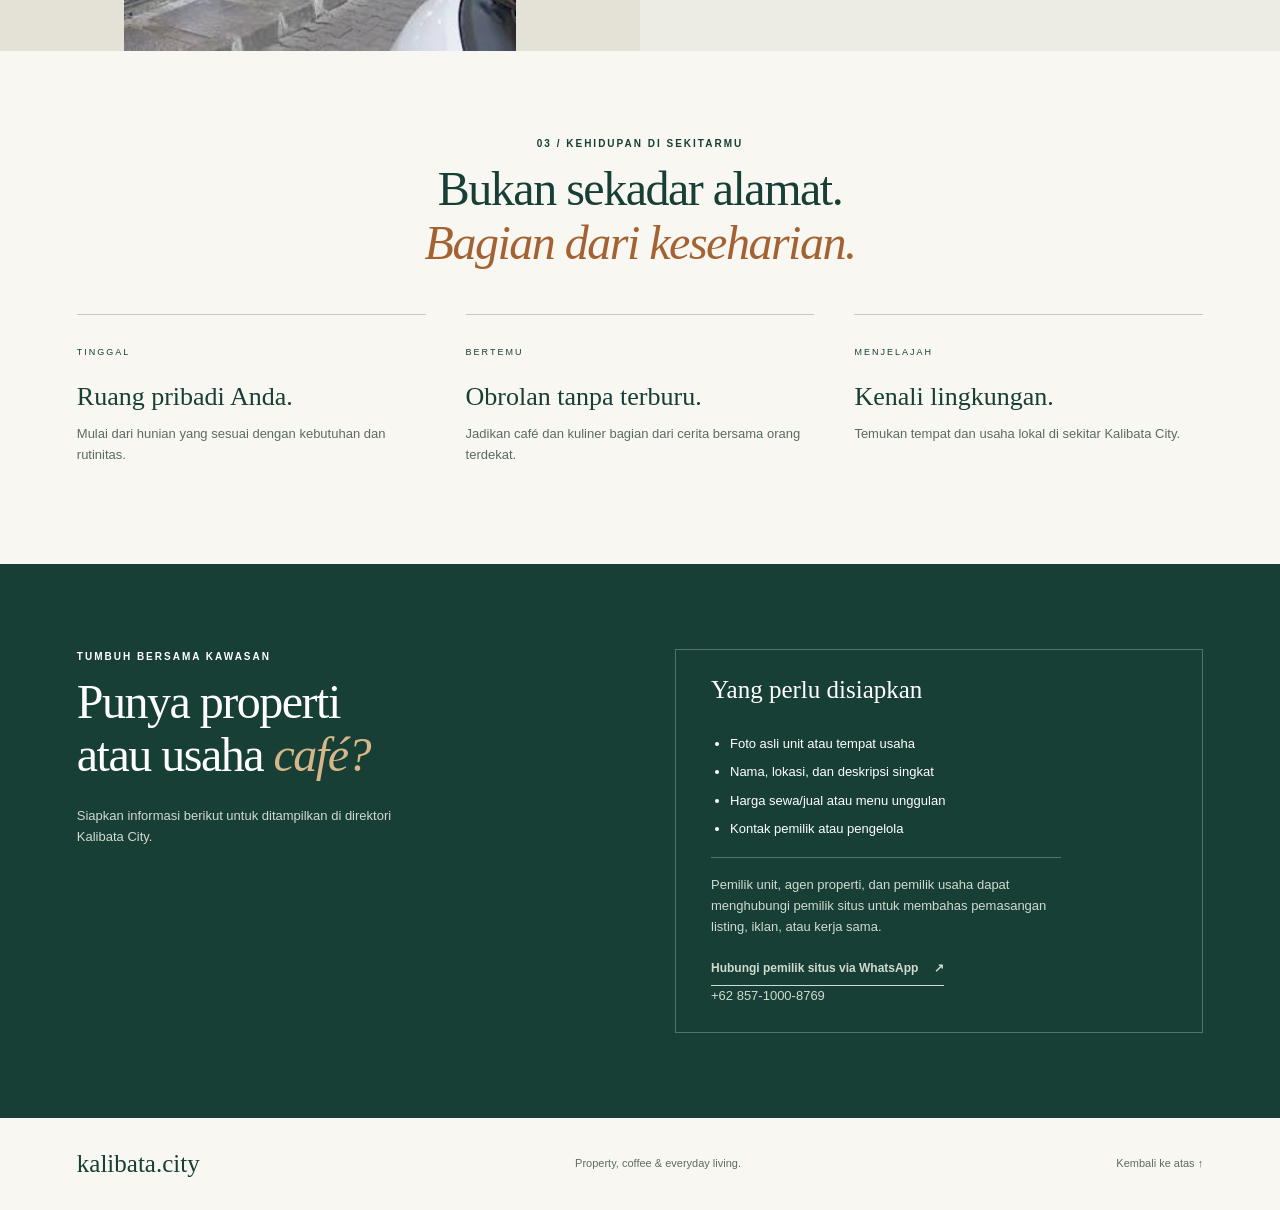
==== commit 1dd278b8: "Update index.html" ====
--- a/index.html
+++ b/index.html
@@ -14,7 +14,15 @@
 <main id="utama">
 <section class="hero" id="beranda"><div class="hero-copy"><p class="eyebrow"><span></span> KALIBATA CITY · JAKARTA SELATAN</p><h1>Tempat tinggal.<br>Tempat singgah.<br><em>Cerita baru.</em></h1><p class="intro">Dari hunian pilihan hingga sudut favorit untuk menikmati kopi. Jelajahi kehidupan di sekitar Kalibata City.</p><div class="actions"><a class="button" href="#properti">Jelajahi properti <span aria-hidden="true">↗</span></a><a class="text-link" href="#cafe">Temukan café <span aria-hidden="true">→</span></a></div><p class="hero-note">Hunian &nbsp; / &nbsp; Kopi & kuliner &nbsp; / &nbsp; Kehidupan kota</p></div><div class="hero-art hero-photo"><img src="img/green-palace-cover.webp" alt="Apartemen Green Palace Kalibata City dengan kolam renang dan taman" width="1080" height="720" fetchpriority="high" decoding="async"></div></section>
 <div class="strip"><span>Ruang untuk hidup lebih dekat.</span><p>PROPERTI <i>✳</i> CAFÉ <i>✳</i> KOMUNITAS <i>✳</i> KALIBATA CITY</p></div>
-<section class="section" id="properti"><div class="section-top"><div><p class="eyebrow">01 / TEMUKAN HUNIANMU</p><h2>Ruang yang terasa<br>seperti <em>rumah.</em></h2></div><p>Apartemen untuk disewa atau dimiliki.<br>Pilih berdasarkan kebutuhan, lalu kenali setiap detailnya.</p></div><figure class="property-photo"><img src="img/kalibata-city-residence.jpg" alt="Gedung apartemen dan lingkungan Kalibata City Residence" width="1500" height="1000" loading="lazy" decoding="async"><figcaption>Kalibata City Residence</figcaption></figure><div class="category-grid"><article class="category"><a href="properti/kc-001-borneo-2-kamar.html" style="display:block;width:100%"><img src="img/kc-001/foto-3.jpg" alt="Kamar tidur unit KC-001 Tower Borneo" width="284" height="600" loading="lazy" style="display:block;width:100%;height:190px;object-fit:cover;border-radius:4px;margin-bottom:20px"></a><span class="category-number">DISEWAKAN · KC-001</span><h3>Tower Borneo · 2 kamar</h3><p>34 m² · Lantai 7 · Full furnished<br><strong>Rp4.000.000 / bulan</strong><br>Termasuk IPL · Minimal 6 bulan</p><a class="text-link" href="properti/kc-001-borneo-2-kamar.html">Lihat detail & foto <span aria-hidden="true">↗</span></a></article><article class="category"><a href="properti/kc-002-green-palace-pilihan-unit.html" style="display:block;width:100%"><img src="properti/img/kc-002/foto1.png" alt="Green Palace Kalibata City" width="1200" height="800" loading="lazy" style="display:block;width:100%;height:190px;object-fit:cover;border-radius:4px;margin-bottom:20px"></a><span class="category-number">DISEWAKAN · KC-002</span><h3>Sewa Apartemen Kalibata City Residence – Regency – Green Palace (Studio, 2BR, 3BR) Furnished dan Unfurnished</h3><p>Studio, 2BR & 3BR · Furnished dan pilihan kondisi lain<br><strong>Mulai Rp24 juta / 6 bulan</strong></p><a class="text-link" href="properti/kc-002-green-palace-pilihan-unit.html">Lihat pilihan unit <span aria-hidden="true">↗</span></a></article><article class="category"><img src="https://www.sewa-apartemen.net/images11/166668_4.jpg" alt="Apartemen Tower Raffles" width="1200" loading="lazy"><img src="https://kalibata.city/properti/img/kc-002/foto6.png" alt="IKLAN CONTOH Jual Apartemen Tower Raffles - Full Furnished - Baru Renovasi -" width="1200" height="800" loading="lazy" style="display:block;width:100%;height:190px;object-fit:cover;border-radius:4px;margin-bottom:20px"></a><span class="category-number">TERSEDIA · KC-003</span><h3>IKLAN CONTOH Jual Apartemen Tower Raffles - Full Furnished - Baru Renovasi -</h3><p>Jual · Rp1.000.000.000,-<br>Tower Raffles</p><a class="text-link" href="properti/kc-003-raffles-iklan-contoh-jual-apartemen-tower-raffles-full-furnished-bar.html">Lihat detail &amp; foto <span aria-hidden="true">↗</span></a></article><article class="category feature"><span class="category-number">PUNYA UNIT? KAMI YANG URUS</span><h3>Temukan penghuni<br>berikutnya.</h3><p>Siapkan foto, informasi unit, dan kontak yang bisa dihubungi.</p><a class="text-link" href="#bergabung">Lihat kebutuhan listing <span aria-hidden="true">↗</span></a></article></div><p class="data-note">Harga dan informasi mengikuti keterangan pemasang. Konfirmasikan ketersediaan unit sebelum menjadwalkan kunjungan.</p></section>
+<section class="section" id="properti"><div class="section-top"><div><p class="eyebrow">01 / TEMUKAN HUNIANMU</p><h2>Ruang yang terasa<br>seperti <em>rumah.</em></h2></div><p>Apartemen untuk disewa atau dimiliki.<br>Pilih berdasarkan kebutuhan, lalu kenali setiap detailnya.</p></div><figure class="property-photo"><img src="img/kalibata-city-residence.jpg" alt="Gedung apartemen dan lingkungan Kalibata City Residence" width="1500" height="1000" loading="lazy" decoding="async"><figcaption>Kalibata City Residence</figcaption></figure><div class="category-grid"><article class="category"><a href="properti/kc-001-borneo-2-kamar.html" style="display:block;width:100%"><img src="img/kc-001/foto-3.jpg" alt="Kamar tidur unit KC-001 Tower Borneo" width="284" height="600" loading="lazy" style="display:block;width:100%;height:190px;object-fit:cover;border-radius:4px;margin-bottom:20px"></a><span class="category-number">DISEWAKAN · KC-001</span><h3>Tower Borneo · 2 kamar</h3><p>34 m² · Lantai 7 · Full furnished<br><strong>Rp4.000.000 / bulan</strong><br>Termasuk IPL · Minimal 6 bulan</p><a class="text-link" href="properti/kc-001-borneo-2-kamar.html">Lihat detail & foto <span aria-hidden="true">↗</span></a></article><article class="category"><a href="properti/kc-002-green-palace-pilihan-unit.html" style="display:block;width:100%"><img src="properti/img/kc-002/foto1.png" alt="Green Palace Kalibata City" width="1200" height="800" loading="lazy" style="display:block;width:100%;height:190px;object-fit:cover;border-radius:4px;margin-bottom:20px"></a><span class="category-number">DISEWAKAN · KC-002</span><h3>Sewa Apartemen Kalibata City Residence – Regency – Green Palace (Studio, 2BR, 3BR) Furnished dan Unfurnished</h3><p>Studio, 2BR & 3BR · Furnished dan pilihan kondisi lain<br><strong>Mulai Rp24 juta / 6 bulan</strong></p><a class="text-link" href="properti/kc-002-green-palace-pilihan-unit.html">Lihat pilihan unit <span aria-hidden="true">↗</span></a></article><article class="category">
+  <a href="properti/kc-003-raffles-iklan-contoh-jual-apartemen-tower-raffles-full-furnished-bar.html" style="display:block;width:100%;min-width:0">
+    <img src="https://www.sewa-apartemen.net/images11/166668_4.jpg" alt="Apartemen Tower Raffles" width="600" height="400" loading="lazy" style="display:block;width:100%;max-width:100%;height:190px;object-fit:cover;border-radius:4px;margin-bottom:20px">
+  </a>
+  <span class="category-number">TERSEDIA · KC-003</span>
+  <h3>IKLAN CONTOH Jual Apartemen Tower Raffles - Full Furnished - Baru Renovasi -</h3>
+  <p>Jual · Rp1.000.000.000,-<br>Tower Raffles</p>
+  <a class="text-link" href="properti/kc-003-raffles-iklan-contoh-jual-apartemen-tower-raffles-full-furnished-bar.html">Lihat detail &amp; foto <span aria-hidden="true">↗</span></a>
+</article><article class="category feature"><span class="category-number">PUNYA UNIT? KAMI YANG URUS</span><h3>Temukan penghuni<br>berikutnya.</h3><p>Siapkan foto, informasi unit, dan kontak yang bisa dihubungi.</p><a class="text-link" href="#bergabung">Lihat kebutuhan listing <span aria-hidden="true">↗</span></a></article></div><p class="data-note">Harga dan informasi mengikuti keterangan pemasang. Konfirmasikan ketersediaan unit sebelum menjadwalkan kunjungan.</p></section>
 <section class="cafe-section" id="cafe"><div class="cafe-visual cafe-photo"><img src="img/cafe-kalibata-city.jpg" alt="Suasana café dengan area duduk terbuka di Kalibata City" width="335" height="597" loading="lazy" decoding="async"></div><div class="cafe-copy"><p class="eyebrow">02 / SINGGAH SEJENAK</p><h2>Satu kawasan.<br>Banyak alasan<br>untuk <em>singgah.</em></h2><p>Secangkir kopi, obrolan santai, atau makan bersama. Kenali café dan tempat kuliner di sekitar hunian Anda.</p><div class="tags"><span>Kopi & café</span><span>Kuliner</span><span>Tempat berkumpul</span></div><div class="cafe-notice"><strong>Direktori café segera hadir</strong><p>Profil tempat, menu unggulan, jam buka, dan lokasi akan tersedia setelah informasi terverifikasi.</p></div><a class="text-link" href="https://wa.me/6285710008769?text=Halo%20pemilik%20situs%20Kalibata.city%2C%20saya%20ingin%20mengenalkan%20usaha%20cafe%20atau%20kuliner%20saya%20dan%20berdiskusi%20tentang%20pemasangan%20listing." target="_blank" rel="noopener noreferrer">Kenalkan usaha Anda <span aria-hidden="true">↗</span></a></div></section>
 <section class="section neighborhood" id="kawasan"><p class="eyebrow">03 / KEHIDUPAN DI SEKITARMU</p><h2>Bukan sekadar alamat.<br><em>Bagian dari keseharian.</em></h2><div class="neighborhood-grid"><div><span>TINGGAL</span><h3>Ruang pribadi Anda.</h3><p>Mulai dari hunian yang sesuai dengan kebutuhan dan rutinitas.</p></div><div><span>BERTEMU</span><h3>Obrolan tanpa terburu.</h3><p>Jadikan café dan kuliner bagian dari cerita bersama orang terdekat.</p></div><div><span>MENJELAJAH</span><h3>Kenali lingkungan.</h3><p>Temukan tempat dan usaha lokal di sekitar Kalibata City.</p></div></div></section>
 <section class="join section" id="bergabung"><div><p class="eyebrow">TUMBUH BERSAMA KAWASAN</p><h2>Punya properti<br>atau usaha <em>café?</em></h2><p>Siapkan informasi berikut untuk ditampilkan di direktori Kalibata City.</p></div><div class="join-details"><h3>Yang perlu disiapkan</h3><ul><li>Foto asli unit atau tempat usaha</li><li>Nama, lokasi, dan deskripsi singkat</li><li>Harga sewa/jual atau menu unggulan</li><li>Kontak pemilik atau pengelola</li></ul><p class="join-note">Pemilik unit, agen properti, dan pemilik usaha dapat menghubungi pemilik situs untuk membahas pemasangan listing, iklan, atau kerja sama.<br><br><a class="text-link" href="https://wa.me/6285710008769?text=Halo%20pemilik%20situs%20Kalibata.city%2C%20saya%20ingin%20berdiskusi%20tentang%20pemasangan%20listing%20atau%20iklan.%20Saya%20pemilik%20unit%20%2F%20agen%20%2F%20pemilik%20usaha." target="_blank" rel="noopener noreferrer">Hubungi pemilik situs via WhatsApp <span aria-hidden="true">↗</span></a><br>+62 857-1000-8769</p></div></section>
--- a/property-cafe.css
+++ b/property-cafe.css
@@ -7,3 +7,14 @@
 
 /* Foto cafe asli */
 .cafe-photo{padding:0;min-height:0;display:flex;align-items:center;justify-content:center;background:#e4e2d7}.cafe-photo img{display:block;width:100%;height:100%;max-height:700px;object-fit:contain}@media(max-width:600px){.cafe-photo img{height:auto;max-height:520px}}
+.category-grid > .category {
+  min-width: 0;
+}
+
+.category-grid > .category img {
+  display: block;
+  width: 100%;
+  max-width: 100%;
+  height: 190px;
+  object-fit: cover;
+}
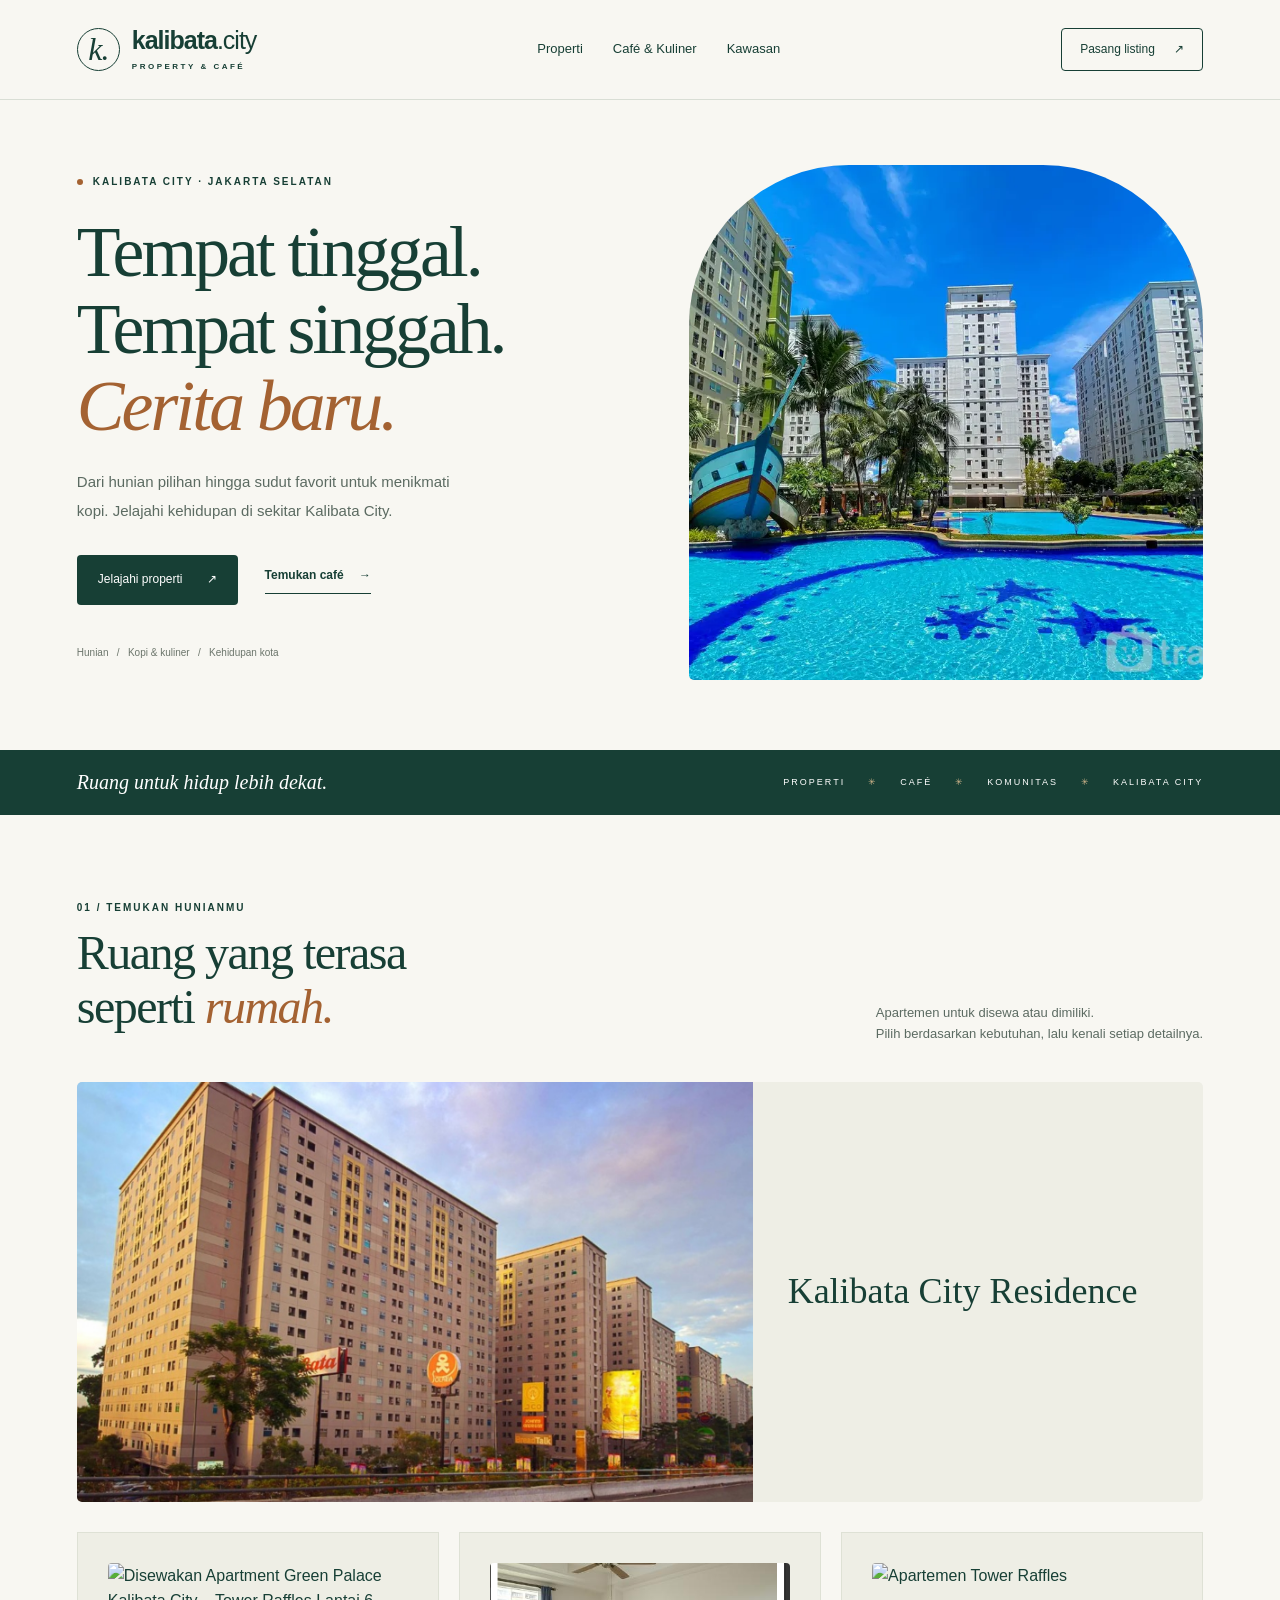
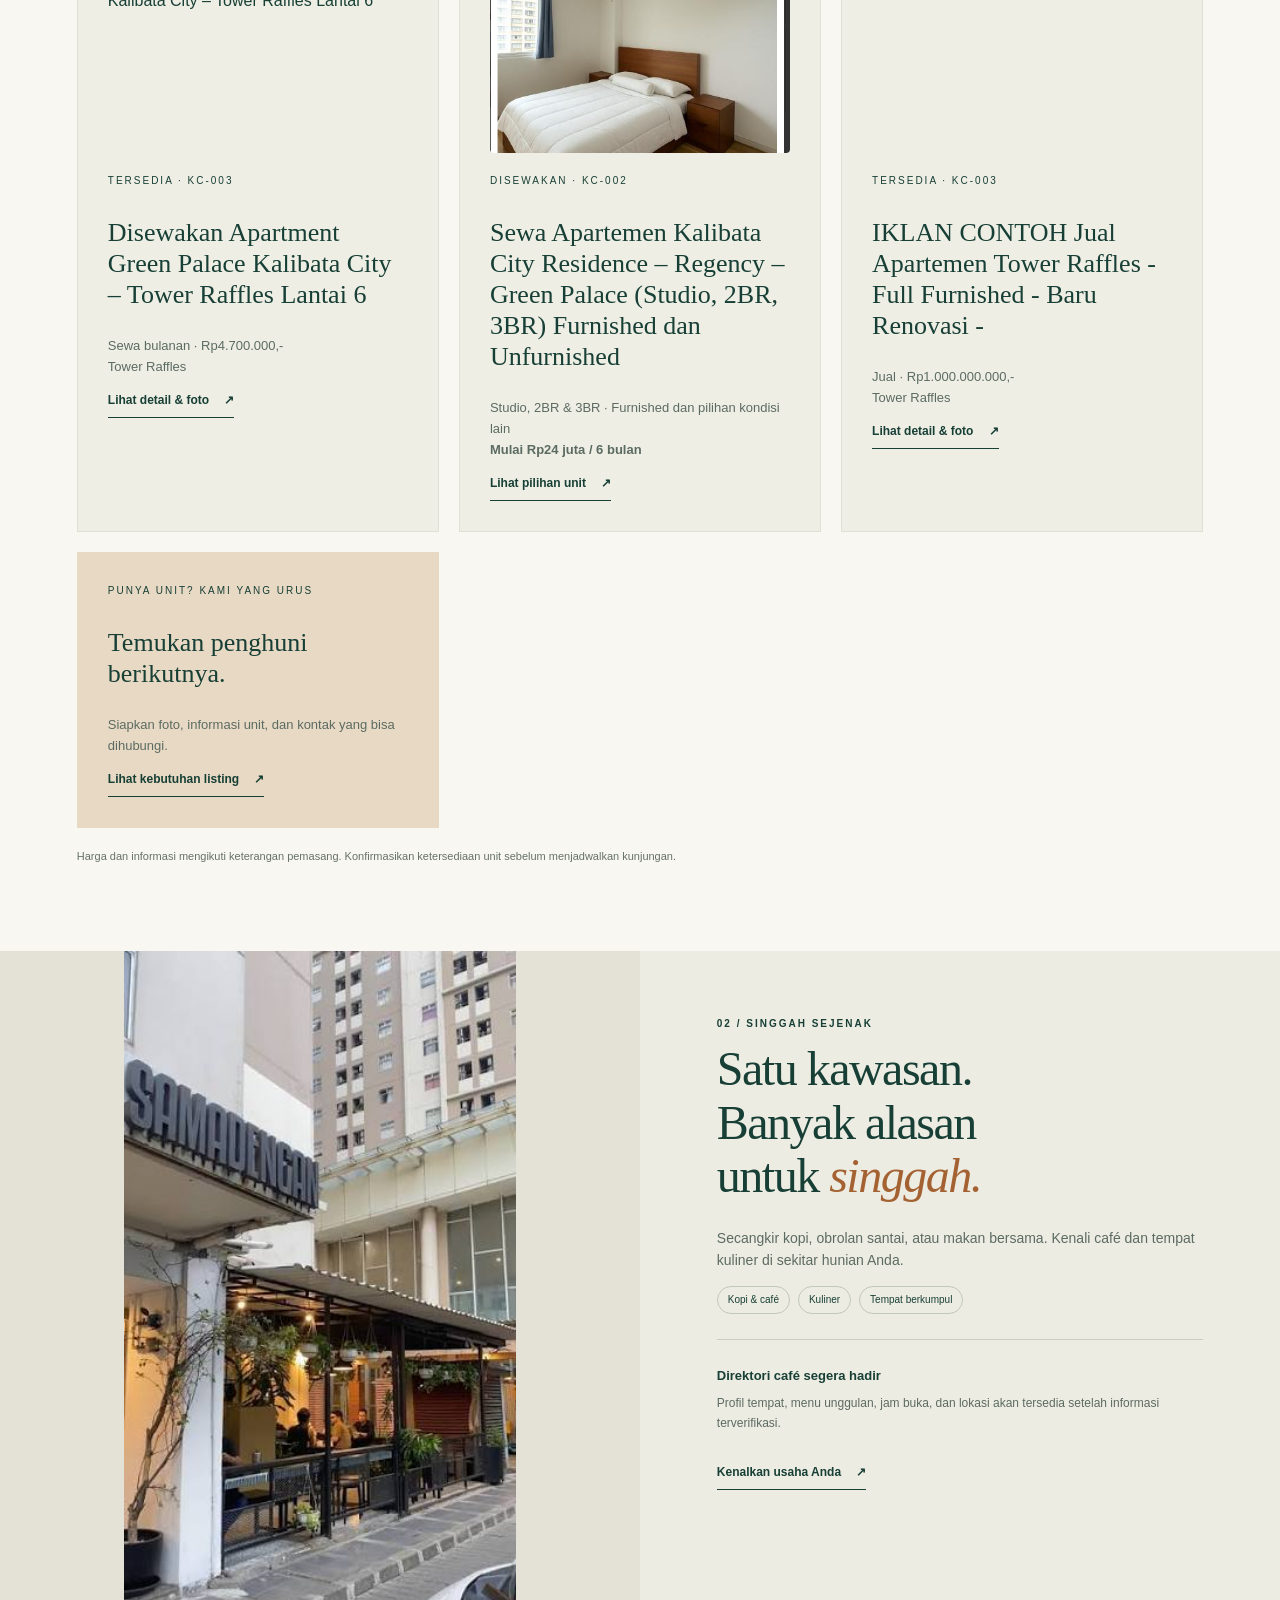
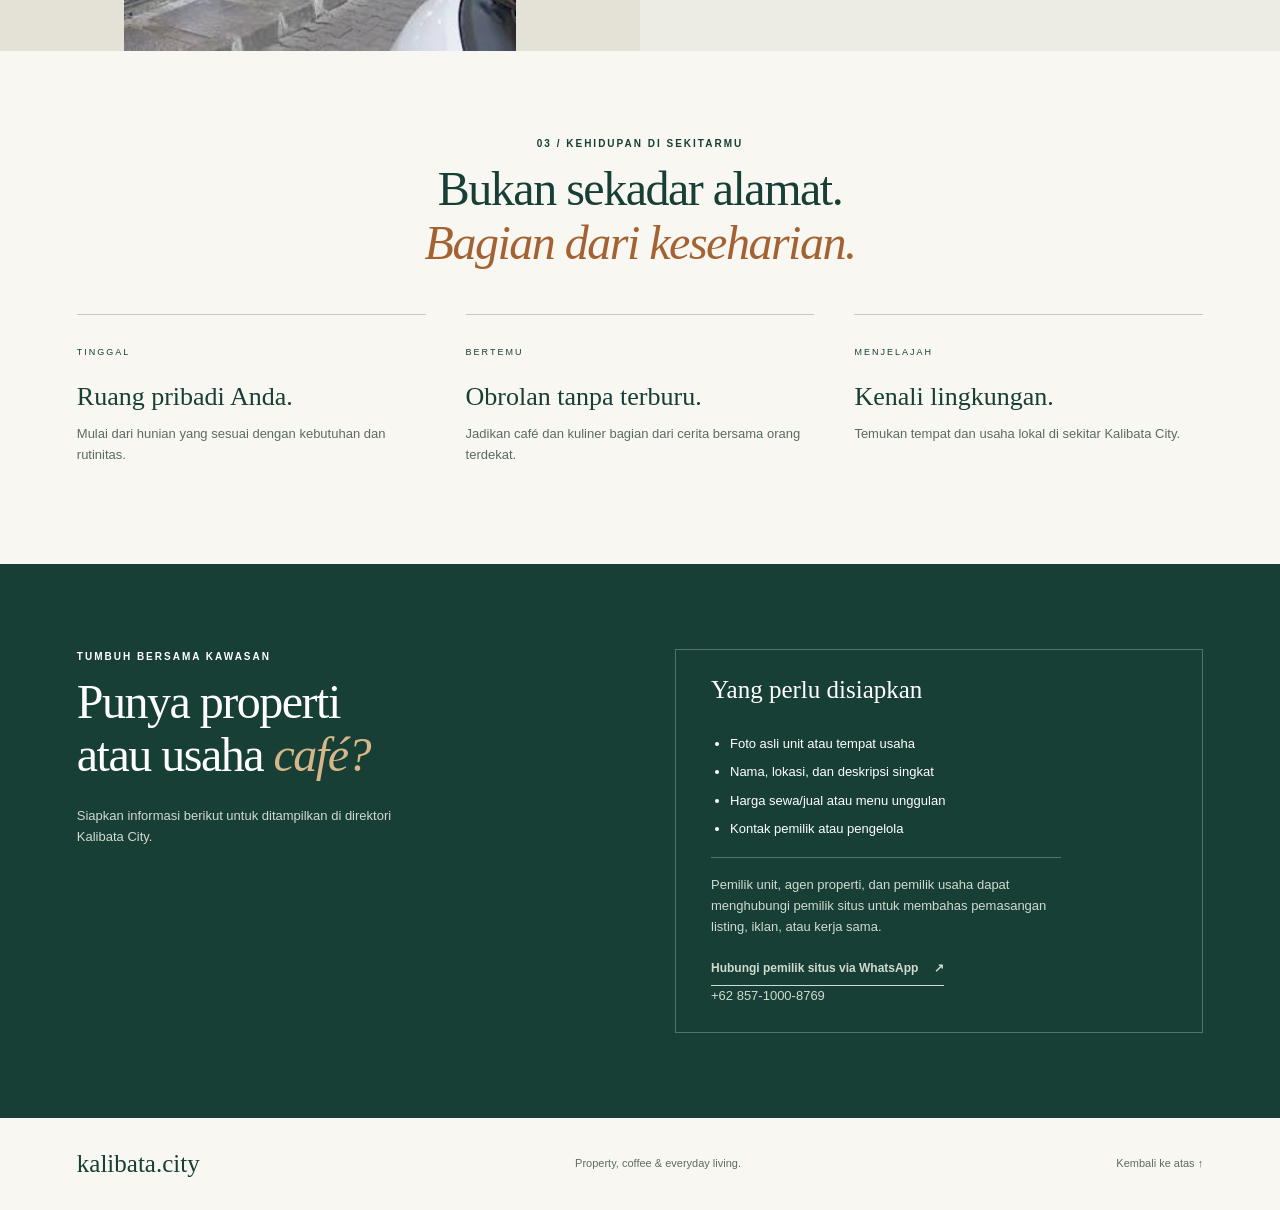
==== commit d63f4e3c: "Update index.html" ====
--- a/index.html
+++ b/index.html
@@ -14,7 +14,7 @@
 <main id="utama">
 <section class="hero" id="beranda"><div class="hero-copy"><p class="eyebrow"><span></span> KALIBATA CITY · JAKARTA SELATAN</p><h1>Tempat tinggal.<br>Tempat singgah.<br><em>Cerita baru.</em></h1><p class="intro">Dari hunian pilihan hingga sudut favorit untuk menikmati kopi. Jelajahi kehidupan di sekitar Kalibata City.</p><div class="actions"><a class="button" href="#properti">Jelajahi properti <span aria-hidden="true">↗</span></a><a class="text-link" href="#cafe">Temukan café <span aria-hidden="true">→</span></a></div><p class="hero-note">Hunian &nbsp; / &nbsp; Kopi & kuliner &nbsp; / &nbsp; Kehidupan kota</p></div><div class="hero-art hero-photo"><img src="img/green-palace-cover.webp" alt="Apartemen Green Palace Kalibata City dengan kolam renang dan taman" width="1080" height="720" fetchpriority="high" decoding="async"></div></section>
 <div class="strip"><span>Ruang untuk hidup lebih dekat.</span><p>PROPERTI <i>✳</i> CAFÉ <i>✳</i> KOMUNITAS <i>✳</i> KALIBATA CITY</p></div>
-<section class="section" id="properti"><div class="section-top"><div><p class="eyebrow">01 / TEMUKAN HUNIANMU</p><h2>Ruang yang terasa<br>seperti <em>rumah.</em></h2></div><p>Apartemen untuk disewa atau dimiliki.<br>Pilih berdasarkan kebutuhan, lalu kenali setiap detailnya.</p></div><figure class="property-photo"><img src="img/kalibata-city-residence.jpg" alt="Gedung apartemen dan lingkungan Kalibata City Residence" width="1500" height="1000" loading="lazy" decoding="async"><figcaption>Kalibata City Residence</figcaption></figure><div class="category-grid"><article class="category"><a href="properti/kc-001-borneo-2-kamar.html" style="display:block;width:100%"><img src="img/kc-001/foto-3.jpg" alt="Kamar tidur unit KC-001 Tower Borneo" width="284" height="600" loading="lazy" style="display:block;width:100%;height:190px;object-fit:cover;border-radius:4px;margin-bottom:20px"></a><span class="category-number">DISEWAKAN · KC-001</span><h3>Tower Borneo · 2 kamar</h3><p>34 m² · Lantai 7 · Full furnished<br><strong>Rp4.000.000 / bulan</strong><br>Termasuk IPL · Minimal 6 bulan</p><a class="text-link" href="properti/kc-001-borneo-2-kamar.html">Lihat detail & foto <span aria-hidden="true">↗</span></a></article><article class="category"><a href="properti/kc-002-green-palace-pilihan-unit.html" style="display:block;width:100%"><img src="properti/img/kc-002/foto1.png" alt="Green Palace Kalibata City" width="1200" height="800" loading="lazy" style="display:block;width:100%;height:190px;object-fit:cover;border-radius:4px;margin-bottom:20px"></a><span class="category-number">DISEWAKAN · KC-002</span><h3>Sewa Apartemen Kalibata City Residence – Regency – Green Palace (Studio, 2BR, 3BR) Furnished dan Unfurnished</h3><p>Studio, 2BR & 3BR · Furnished dan pilihan kondisi lain<br><strong>Mulai Rp24 juta / 6 bulan</strong></p><a class="text-link" href="properti/kc-002-green-palace-pilihan-unit.html">Lihat pilihan unit <span aria-hidden="true">↗</span></a></article><article class="category">
+<section class="section" id="properti"><div class="section-top"><div><p class="eyebrow">01 / TEMUKAN HUNIANMU</p><h2>Ruang yang terasa<br>seperti <em>rumah.</em></h2></div><p>Apartemen untuk disewa atau dimiliki.<br>Pilih berdasarkan kebutuhan, lalu kenali setiap detailnya.</p></div><figure class="property-photo"><img src="img/kalibata-city-residence.jpg" alt="Gedung apartemen dan lingkungan Kalibata City Residence" width="1500" height="1000" loading="lazy" decoding="async"><figcaption>Kalibata City Residence</figcaption></figure><div class="category-grid"><article class="category"><a href="properti/kc-003-raffles-disewakan-apartment-green-palace-kalibata-city-tower-raffles.html" style="display:block;width:100%"><img src="https://www.sewa-apartemen.net/images11/145536_5.jpg" alt="Disewakan Apartment Green Palace Kalibata City – Tower Raffles Lantai 6" width="1200" height="800" loading="lazy" style="display:block;width:100%;height:190px;object-fit:cover;border-radius:4px;margin-bottom:20px"></a><span class="category-number">TERSEDIA · KC-003</span><h3>Disewakan Apartment Green Palace Kalibata City – Tower Raffles Lantai 6</h3><p>Sewa bulanan · Rp4.700.000,-<br>Tower Raffles</p><a class="text-link" href="properti/kc-003-raffles-disewakan-apartment-green-palace-kalibata-city-tower-raffles.html">Lihat detail &amp; foto <span aria-hidden="true">↗</span></a></article><article class="category"><a href="properti/kc-002-green-palace-pilihan-unit.html" style="display:block;width:100%"><img src="properti/img/kc-002/foto1.png" alt="Green Palace Kalibata City" width="1200" height="800" loading="lazy" style="display:block;width:100%;height:190px;object-fit:cover;border-radius:4px;margin-bottom:20px"></a><span class="category-number">DISEWAKAN · KC-002</span><h3>Sewa Apartemen Kalibata City Residence – Regency – Green Palace (Studio, 2BR, 3BR) Furnished dan Unfurnished</h3><p>Studio, 2BR & 3BR · Furnished dan pilihan kondisi lain<br><strong>Mulai Rp24 juta / 6 bulan</strong></p><a class="text-link" href="properti/kc-002-green-palace-pilihan-unit.html">Lihat pilihan unit <span aria-hidden="true">↗</span></a></article><article class="category">
   <a href="properti/kc-003-raffles-iklan-contoh-jual-apartemen-tower-raffles-full-furnished-bar.html" style="display:block;width:100%;min-width:0">
     <img src="https://www.sewa-apartemen.net/images11/166668_4.jpg" alt="Apartemen Tower Raffles" width="600" height="400" loading="lazy" style="display:block;width:100%;max-width:100%;height:190px;object-fit:cover;border-radius:4px;margin-bottom:20px">
   </a>
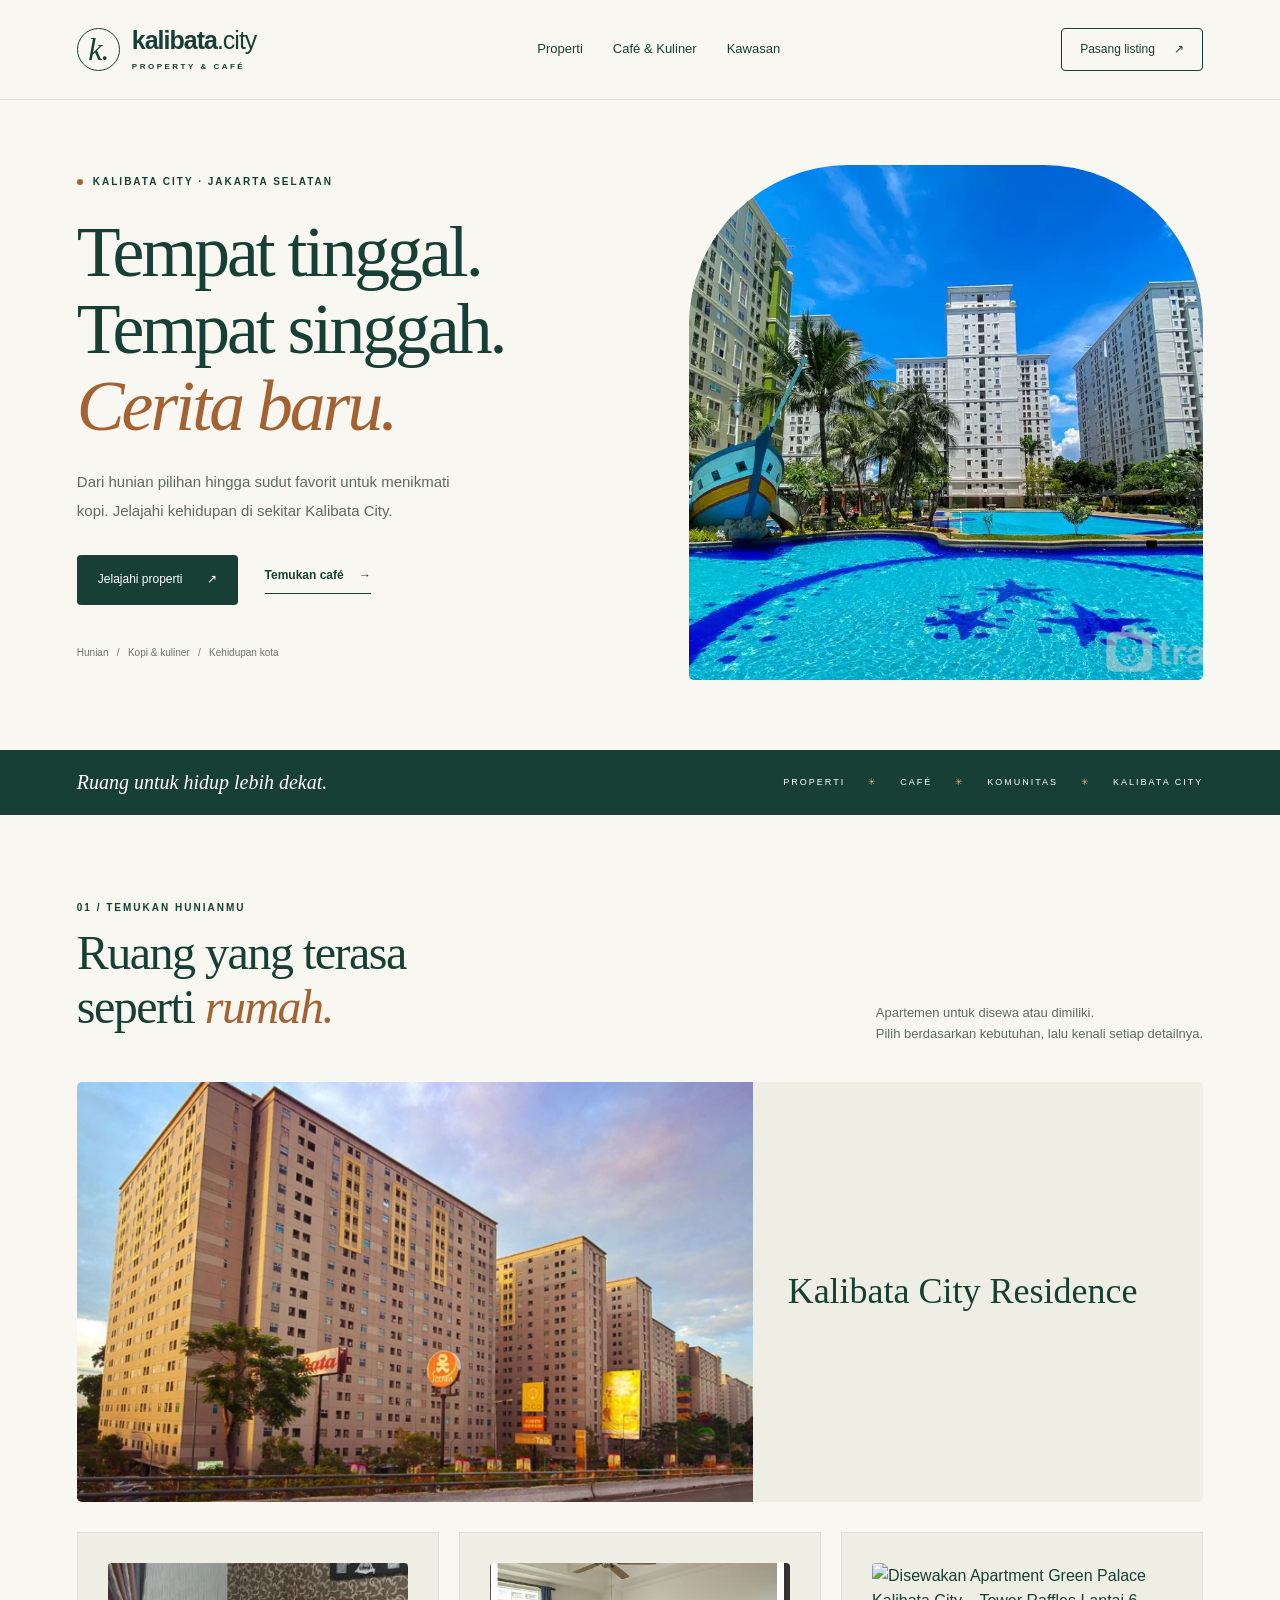
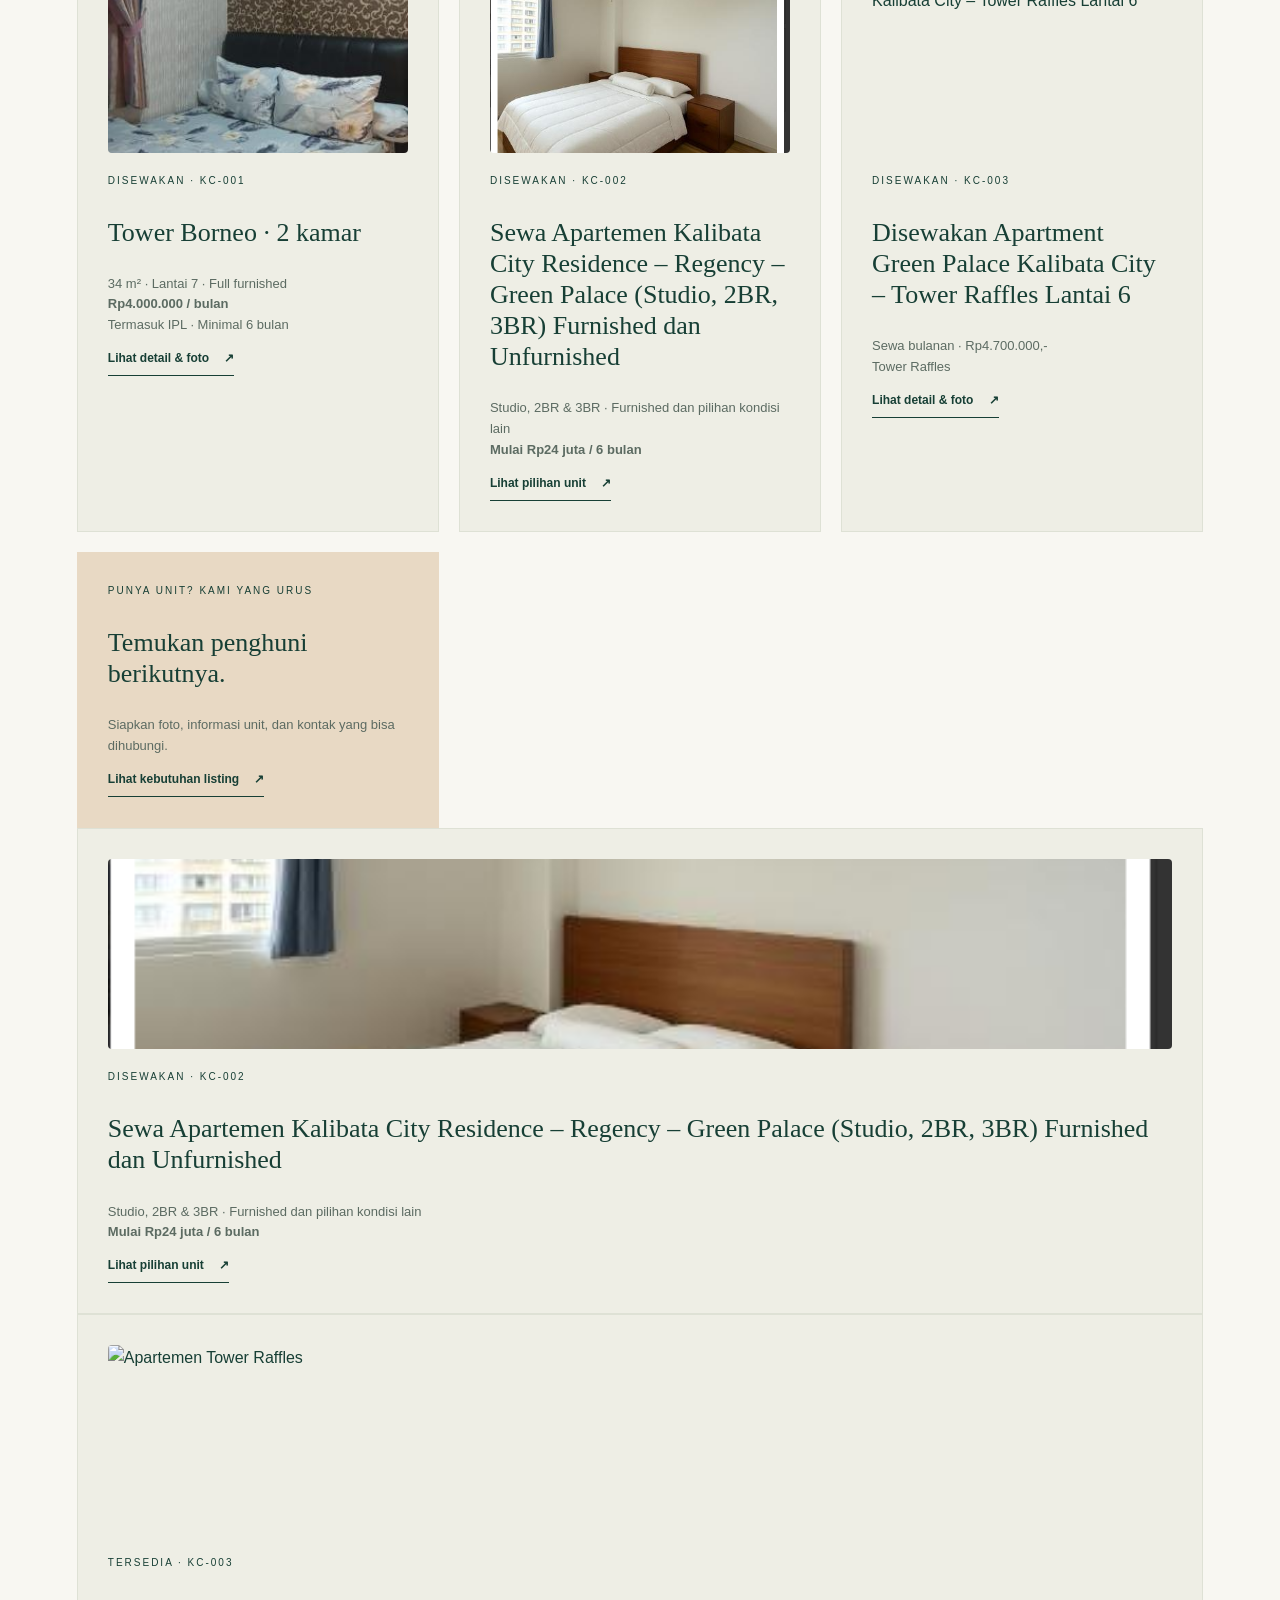
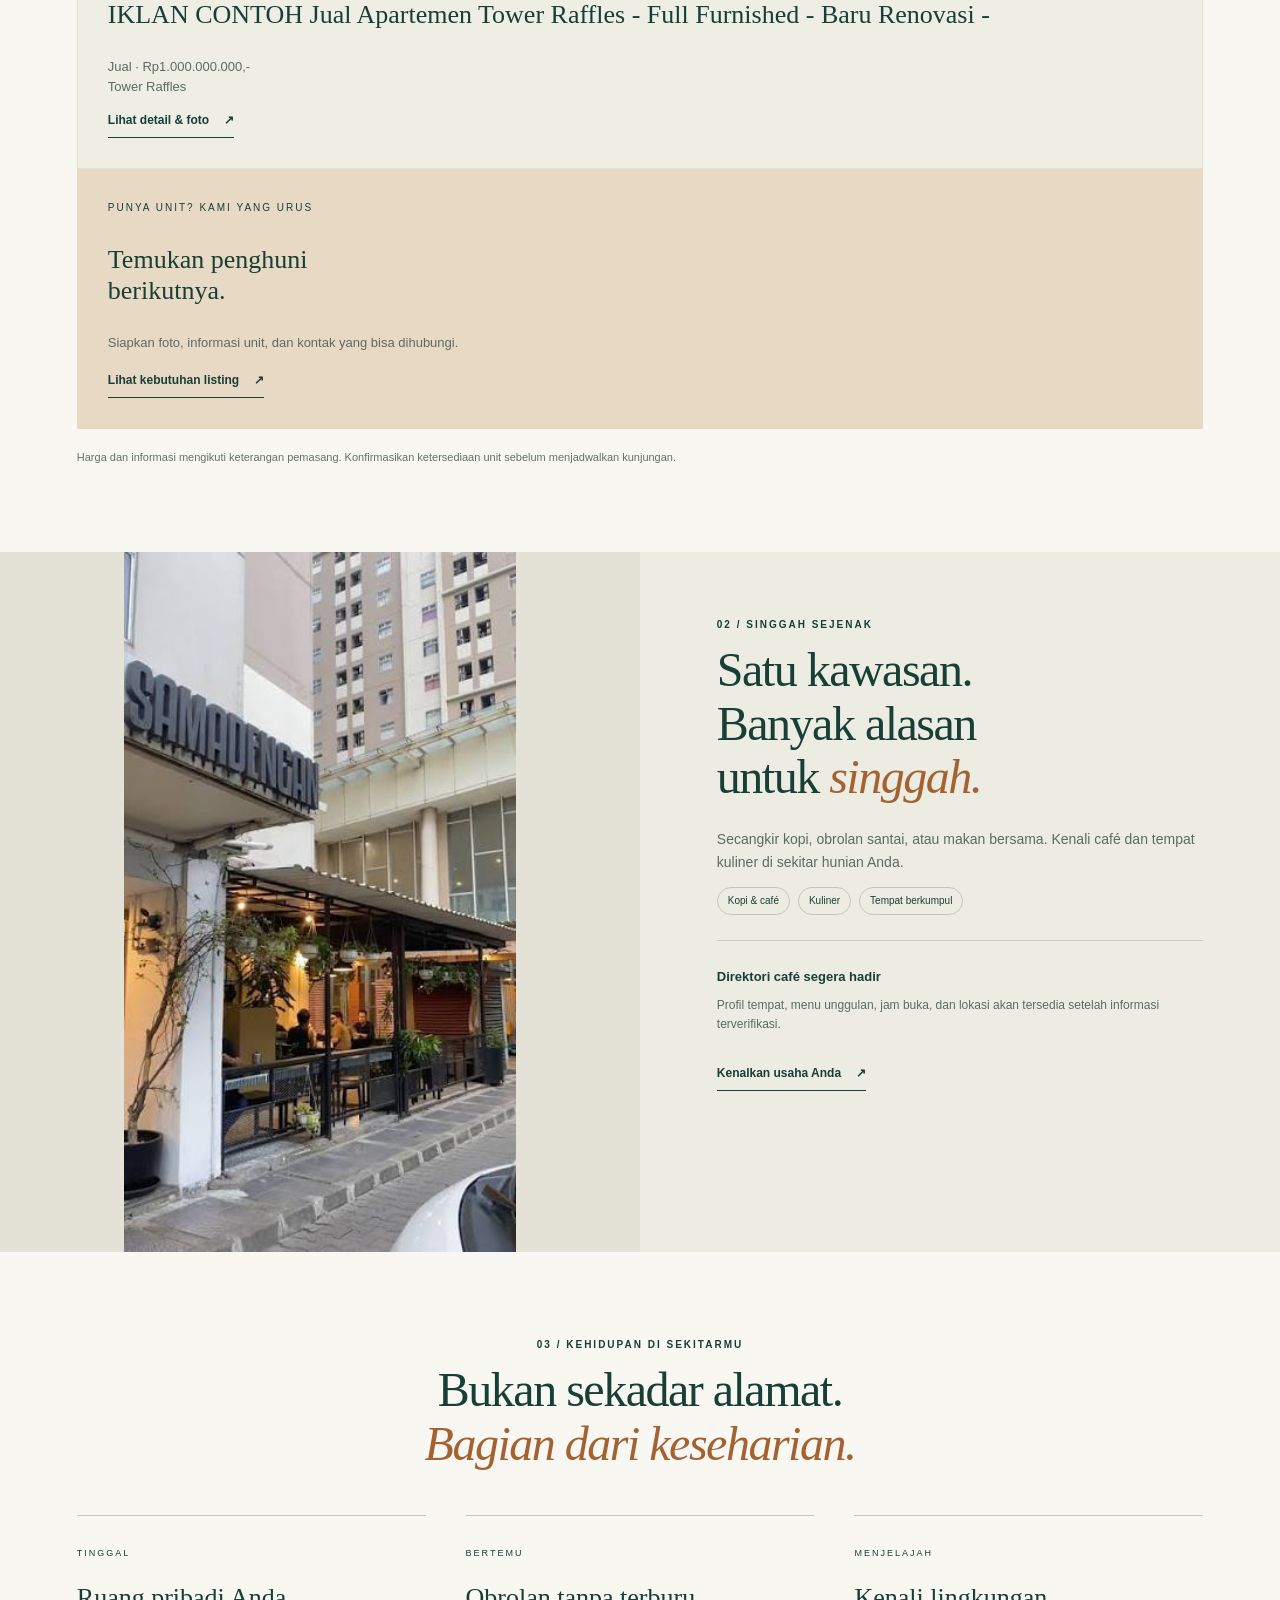
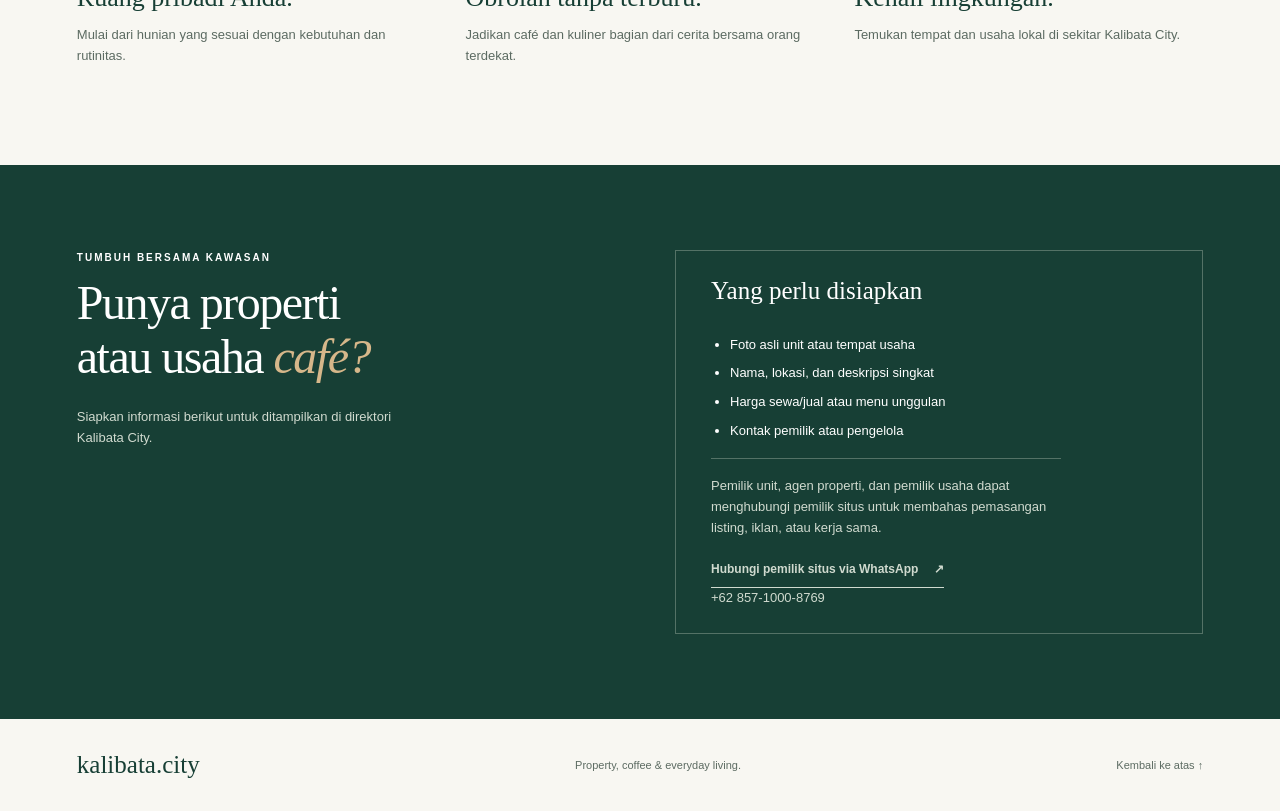
==== commit bb2379c7: "Update index.html" ====
--- a/index.html
+++ b/index.html
@@ -14,14 +14,51 @@
 <main id="utama">
 <section class="hero" id="beranda"><div class="hero-copy"><p class="eyebrow"><span></span> KALIBATA CITY · JAKARTA SELATAN</p><h1>Tempat tinggal.<br>Tempat singgah.<br><em>Cerita baru.</em></h1><p class="intro">Dari hunian pilihan hingga sudut favorit untuk menikmati kopi. Jelajahi kehidupan di sekitar Kalibata City.</p><div class="actions"><a class="button" href="#properti">Jelajahi properti <span aria-hidden="true">↗</span></a><a class="text-link" href="#cafe">Temukan café <span aria-hidden="true">→</span></a></div><p class="hero-note">Hunian &nbsp; / &nbsp; Kopi & kuliner &nbsp; / &nbsp; Kehidupan kota</p></div><div class="hero-art hero-photo"><img src="img/green-palace-cover.webp" alt="Apartemen Green Palace Kalibata City dengan kolam renang dan taman" width="1080" height="720" fetchpriority="high" decoding="async"></div></section>
 <div class="strip"><span>Ruang untuk hidup lebih dekat.</span><p>PROPERTI <i>✳</i> CAFÉ <i>✳</i> KOMUNITAS <i>✳</i> KALIBATA CITY</p></div>
-<section class="section" id="properti"><div class="section-top"><div><p class="eyebrow">01 / TEMUKAN HUNIANMU</p><h2>Ruang yang terasa<br>seperti <em>rumah.</em></h2></div><p>Apartemen untuk disewa atau dimiliki.<br>Pilih berdasarkan kebutuhan, lalu kenali setiap detailnya.</p></div><figure class="property-photo"><img src="img/kalibata-city-residence.jpg" alt="Gedung apartemen dan lingkungan Kalibata City Residence" width="1500" height="1000" loading="lazy" decoding="async"><figcaption>Kalibata City Residence</figcaption></figure><div class="category-grid"><article class="category"><a href="properti/kc-003-raffles-disewakan-apartment-green-palace-kalibata-city-tower-raffles.html" style="display:block;width:100%"><img src="https://www.sewa-apartemen.net/images11/145536_5.jpg" alt="Disewakan Apartment Green Palace Kalibata City – Tower Raffles Lantai 6" width="1200" height="800" loading="lazy" style="display:block;width:100%;height:190px;object-fit:cover;border-radius:4px;margin-bottom:20px"></a><span class="category-number">TERSEDIA · KC-003</span><h3>Disewakan Apartment Green Palace Kalibata City – Tower Raffles Lantai 6</h3><p>Sewa bulanan · Rp4.700.000,-<br>Tower Raffles</p><a class="text-link" href="properti/kc-003-raffles-disewakan-apartment-green-palace-kalibata-city-tower-raffles.html">Lihat detail &amp; foto <span aria-hidden="true">↗</span></a></article><article class="category"><a href="properti/kc-002-green-palace-pilihan-unit.html" style="display:block;width:100%"><img src="properti/img/kc-002/foto1.png" alt="Green Palace Kalibata City" width="1200" height="800" loading="lazy" style="display:block;width:100%;height:190px;object-fit:cover;border-radius:4px;margin-bottom:20px"></a><span class="category-number">DISEWAKAN · KC-002</span><h3>Sewa Apartemen Kalibata City Residence – Regency – Green Palace (Studio, 2BR, 3BR) Furnished dan Unfurnished</h3><p>Studio, 2BR & 3BR · Furnished dan pilihan kondisi lain<br><strong>Mulai Rp24 juta / 6 bulan</strong></p><a class="text-link" href="properti/kc-002-green-palace-pilihan-unit.html">Lihat pilihan unit <span aria-hidden="true">↗</span></a></article><article class="category">
+<section class="section" id="properti"><div class="section-top"><div><p class="eyebrow">01 / TEMUKAN HUNIANMU</p><h2>Ruang yang terasa<br>seperti <em>rumah.</em></h2></div><p>Apartemen untuk disewa atau dimiliki.<br>Pilih berdasarkan kebutuhan, lalu kenali setiap detailnya.</p></div><figure class="property-photo"><img src="img/kalibata-city-residence.jpg" alt="Gedung apartemen dan lingkungan Kalibata City Residence" width="1500" height="1000" loading="lazy" decoding="async"><figcaption>Kalibata City Residence</figcaption></figure><div class="category-grid">
+  <article class="category">
+    <a href="properti/kc-001-borneo-2-kamar.html" style="display:block;width:100%">
+      <img src="img/kc-001/foto-3.jpg" alt="Kamar tidur unit KC-001 Tower Borneo" width="284" height="600" loading="lazy" style="display:block;width:100%;height:190px;object-fit:cover;border-radius:4px;margin-bottom:20px">
+    </a>
+    <span class="category-number">DISEWAKAN · KC-001</span>
+    <h3>Tower Borneo · 2 kamar</h3>
+    <p>34 m² · Lantai 7 · Full furnished<br><strong>Rp4.000.000 / bulan</strong><br>Termasuk IPL · Minimal 6 bulan</p>
+    <a class="text-link" href="properti/kc-001-borneo-2-kamar.html">Lihat detail &amp; foto <span aria-hidden="true">↗</span></a>
+  </article>
+
+  <article class="category">
+    <a href="properti/kc-002-green-palace-pilihan-unit.html" style="display:block;width:100%">
+      <img src="properti/img/kc-002/foto1.png" alt="Green Palace Kalibata City" width="1200" height="800" loading="lazy" style="display:block;width:100%;height:190px;object-fit:cover;border-radius:4px;margin-bottom:20px">
+    </a>
+    <span class="category-number">DISEWAKAN · KC-002</span>
+    <h3>Sewa Apartemen Kalibata City Residence – Regency – Green Palace (Studio, 2BR, 3BR) Furnished dan Unfurnished</h3>
+    <p>Studio, 2BR &amp; 3BR · Furnished dan pilihan kondisi lain<br><strong>Mulai Rp24 juta / 6 bulan</strong></p>
+    <a class="text-link" href="properti/kc-002-green-palace-pilihan-unit.html">Lihat pilihan unit <span aria-hidden="true">↗</span></a>
+  </article>
+
+  <article class="category">
+    <a href="properti/kc-003-raffles-disewakan-apartment-green-palace-kalibata-city-tower-raffles-lantai-6.html" style="display:block;width:100%">
+      <img src="https://www.sewa-apartemen.net/images11/145536_5.jpg" alt="Disewakan Apartment Green Palace Kalibata City – Tower Raffles Lantai 6" width="1200" height="800" loading="lazy" style="display:block;width:100%;height:190px;object-fit:cover;border-radius:4px;margin-bottom:20px">
+    </a>
+    <span class="category-number">DISEWAKAN · KC-003</span>
+    <h3>Disewakan Apartment Green Palace Kalibata City – Tower Raffles Lantai 6</h3>
+    <p>Sewa bulanan · Rp4.700.000,-<br>Tower Raffles</p>
+    <a class="text-link" href="properti/kc-003-raffles-disewakan-apartment-green-palace-kalibata-city-tower-raffles-lantai-6.html">Lihat detail &amp; foto <span aria-hidden="true">↗</span></a>
+  </article>
+
+  <article class="category feature">
+    <span class="category-number">PUNYA UNIT? KAMI YANG URUS</span>
+    <h3>Temukan penghuni<br>berikutnya.</h3>
+    <p>Siapkan foto, informasi unit, dan kontak yang bisa dihubungi.</p>
+    <a class="text-link" href="#bergabung">Lihat kebutuhan listing <span aria-hidden="true">↗</span></a>
+  </article>
+</div></article><article class="category"><a href="properti/kc-002-green-palace-pilihan-unit.html" style="display:block;width:100%"><img src="properti/img/kc-002/foto1.png" alt="Green Palace Kalibata City" width="1200" height="800" loading="lazy" style="display:block;width:100%;height:190px;object-fit:cover;border-radius:4px;margin-bottom:20px"></a><span class="category-number">DISEWAKAN · KC-002</span><h3>Sewa Apartemen Kalibata City Residence – Regency – Green Palace (Studio, 2BR, 3BR) Furnished dan Unfurnished</h3><p>Studio, 2BR & 3BR · Furnished dan pilihan kondisi lain<br><strong>Mulai Rp24 juta / 6 bulan</strong></p><a class="text-link" href="properti/kc-002-green-palace-pilihan-unit.html">Lihat pilihan unit <span aria-hidden="true">↗</span></a></article><article class="category">
   <a href="properti/kc-003-raffles-iklan-contoh-jual-apartemen-tower-raffles-full-furnished-bar.html" style="display:block;width:100%;min-width:0">
     <img src="https://www.sewa-apartemen.net/images11/166668_4.jpg" alt="Apartemen Tower Raffles" width="600" height="400" loading="lazy" style="display:block;width:100%;max-width:100%;height:190px;object-fit:cover;border-radius:4px;margin-bottom:20px">
   </a>
   <span class="category-number">TERSEDIA · KC-003</span>
   <h3>IKLAN CONTOH Jual Apartemen Tower Raffles - Full Furnished - Baru Renovasi -</h3>
   <p>Jual · Rp1.000.000.000,-<br>Tower Raffles</p>
-  <a class="text-link" href="properti/kc-003-raffles-iklan-contoh-jual-apartemen-tower-raffles-full-furnished-bar.html">Lihat detail &amp; foto <span aria-hidden="true">↗</span></a>
+  <a class="text-link" href="properti/kc-003-raffles-iklan-contoh-jual-apartemen-tower-raffles-full-furnished-bar..html">Lihat detail &amp; foto <span aria-hidden="true">↗</span></a>
 </article><article class="category feature"><span class="category-number">PUNYA UNIT? KAMI YANG URUS</span><h3>Temukan penghuni<br>berikutnya.</h3><p>Siapkan foto, informasi unit, dan kontak yang bisa dihubungi.</p><a class="text-link" href="#bergabung">Lihat kebutuhan listing <span aria-hidden="true">↗</span></a></article></div><p class="data-note">Harga dan informasi mengikuti keterangan pemasang. Konfirmasikan ketersediaan unit sebelum menjadwalkan kunjungan.</p></section>
 <section class="cafe-section" id="cafe"><div class="cafe-visual cafe-photo"><img src="img/cafe-kalibata-city.jpg" alt="Suasana café dengan area duduk terbuka di Kalibata City" width="335" height="597" loading="lazy" decoding="async"></div><div class="cafe-copy"><p class="eyebrow">02 / SINGGAH SEJENAK</p><h2>Satu kawasan.<br>Banyak alasan<br>untuk <em>singgah.</em></h2><p>Secangkir kopi, obrolan santai, atau makan bersama. Kenali café dan tempat kuliner di sekitar hunian Anda.</p><div class="tags"><span>Kopi & café</span><span>Kuliner</span><span>Tempat berkumpul</span></div><div class="cafe-notice"><strong>Direktori café segera hadir</strong><p>Profil tempat, menu unggulan, jam buka, dan lokasi akan tersedia setelah informasi terverifikasi.</p></div><a class="text-link" href="https://wa.me/6285710008769?text=Halo%20pemilik%20situs%20Kalibata.city%2C%20saya%20ingin%20mengenalkan%20usaha%20cafe%20atau%20kuliner%20saya%20dan%20berdiskusi%20tentang%20pemasangan%20listing." target="_blank" rel="noopener noreferrer">Kenalkan usaha Anda <span aria-hidden="true">↗</span></a></div></section>
 <section class="section neighborhood" id="kawasan"><p class="eyebrow">03 / KEHIDUPAN DI SEKITARMU</p><h2>Bukan sekadar alamat.<br><em>Bagian dari keseharian.</em></h2><div class="neighborhood-grid"><div><span>TINGGAL</span><h3>Ruang pribadi Anda.</h3><p>Mulai dari hunian yang sesuai dengan kebutuhan dan rutinitas.</p></div><div><span>BERTEMU</span><h3>Obrolan tanpa terburu.</h3><p>Jadikan café dan kuliner bagian dari cerita bersama orang terdekat.</p></div><div><span>MENJELAJAH</span><h3>Kenali lingkungan.</h3><p>Temukan tempat dan usaha lokal di sekitar Kalibata City.</p></div></div></section>
